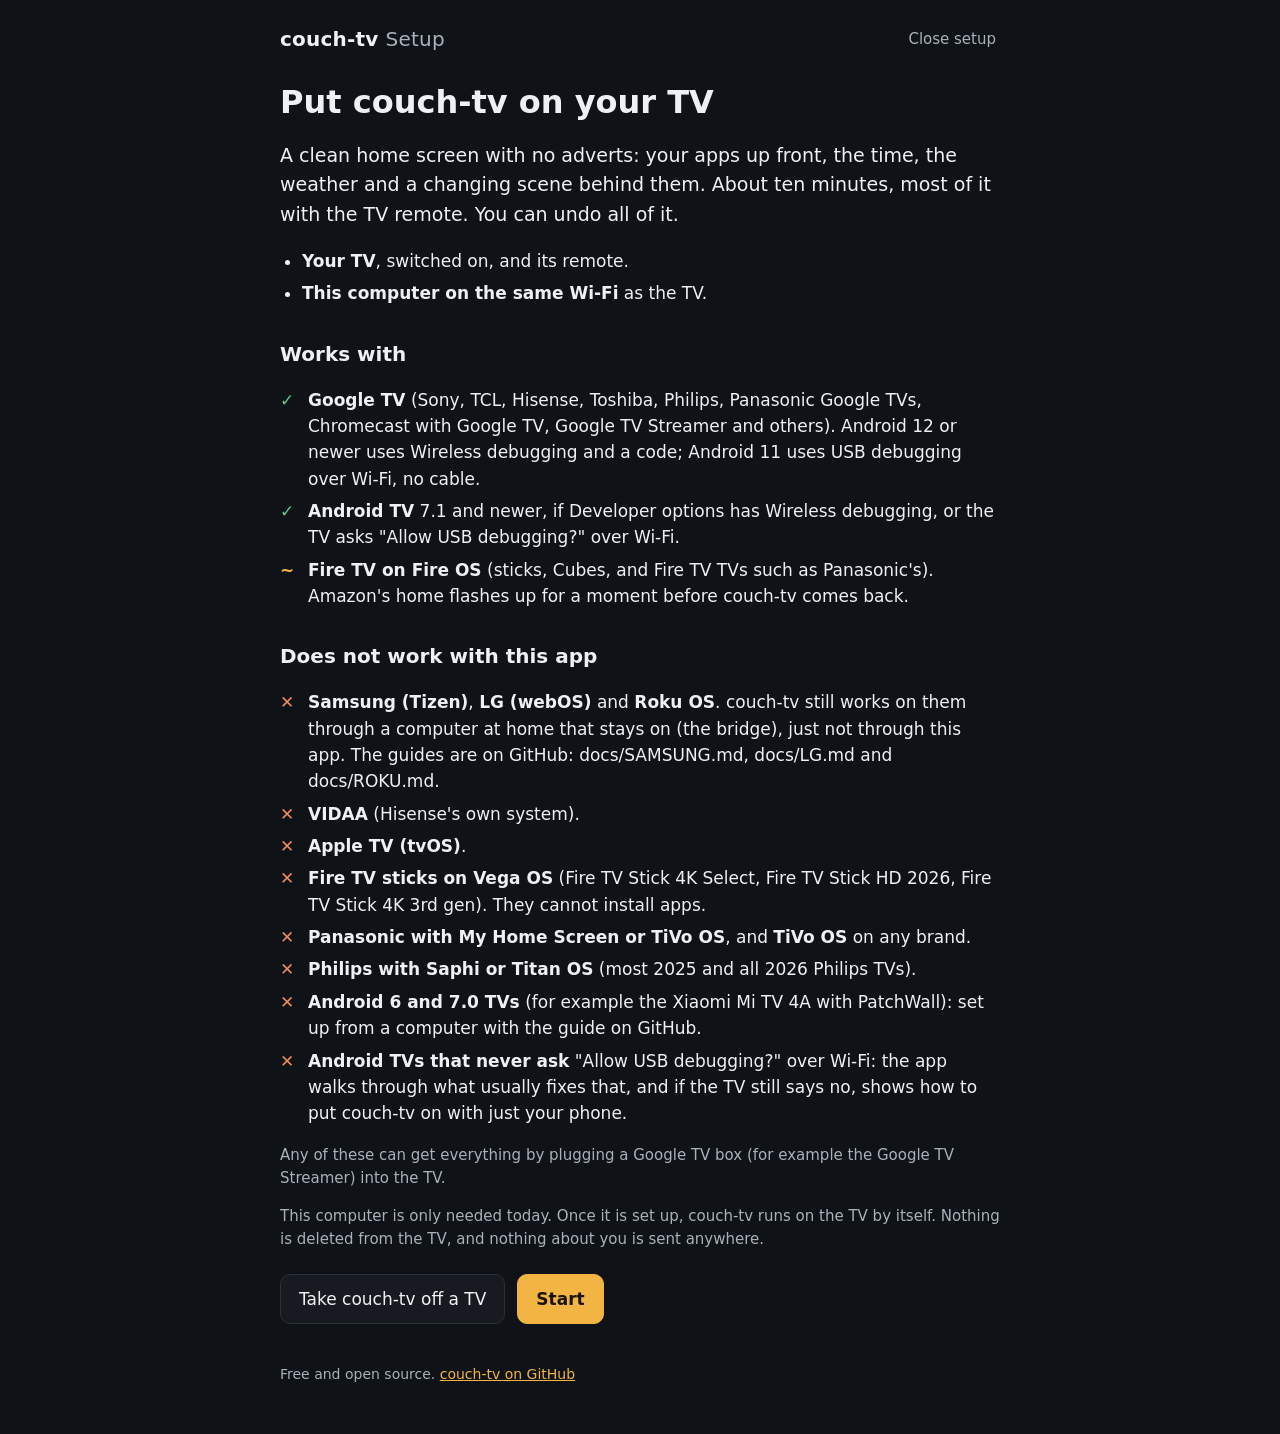
==== setup-app/couchtv_setup/web/index.html @ 3db85232 "Merge couch-tv v0.13.6 with fork customizations Keep the Synology bridge packaging, cinematic Home S" ====
<!doctype html>
<!-- The Fire TV steps, the "Look at your TV" Allow card and the Local Network hints are adapted
     from couch-tv-setup by killy10o10 (MIT, Copyright (c) 2026 killy10o10). See THIRD-PARTY.md. -->
<html lang="en-AU">
<head>
<meta charset="utf-8">
<meta name="viewport" content="width=device-width, initial-scale=1">
<title>couch-tv Setup</title>
<meta name="setup-key" content="__SETUP_KEY__">
<meta name="setup-os" content="__SETUP_OS__">
<link rel="stylesheet" href="style.css">
</head>
<body>
<main>
  <header>
    <div class="logo">couch-tv <span>Setup</span></div>
    <button id="close-top" class="link">Close setup</button>
  </header>

  <!-- welcome -->
  <section data-step="welcome">
    <h1>Put couch-tv on your TV</h1>
    <p class="lead">A clean home screen with no adverts: your apps up front, the time, the weather and a
      changing scene behind them. About ten minutes, most of it with the TV remote. You can undo all of it.</p>
    <ul class="need">
      <li><b>Your TV</b>, switched on, and its remote.</li>
      <li><b>This computer on the same Wi-Fi</b> as the TV.</li>
    </ul>
    <h2>Works with</h2>
    <ul class="tvs">
      <li class="yes"><b>Google TV</b> (Sony, TCL, Hisense, Toshiba, Philips, Panasonic Google TVs, Chromecast with Google TV, Google TV Streamer and others). Android 12 or newer uses Wireless debugging and a code; Android 11 uses USB debugging over Wi-Fi, no cable.</li>
      <li class="yes"><b>Android TV</b> 7.1 and newer, if Developer options has Wireless debugging, or the TV asks "Allow USB debugging?" over Wi-Fi.</li>
      <li class="partly"><b>Fire TV on Fire OS</b> (sticks, Cubes, and Fire TV TVs such as Panasonic's). Amazon's home flashes up for a moment before couch-tv comes back.</li>
    </ul>
    <h2>Does not work with this app</h2>
    <ul class="tvs">
      <li class="no"><b>Samsung (Tizen)</b>, <b>LG (webOS)</b> and <b>Roku OS</b>. couch-tv still works on them through a computer at home that stays on (the bridge), just not through this app. The guides are on GitHub: docs/SAMSUNG.md, docs/LG.md and docs/ROKU.md.</li>
      <li class="no"><b>VIDAA</b> (Hisense's own system).</li>
      <li class="no"><b>Apple TV (tvOS)</b>.</li>
      <li class="no"><b>Fire TV sticks on Vega OS</b> (Fire TV Stick 4K Select, Fire TV Stick HD 2026, Fire TV Stick 4K 3rd gen). They cannot install apps.</li>
      <li class="no"><b>Panasonic with My Home Screen or TiVo OS</b>, and <b>TiVo OS</b> on any brand.</li>
      <li class="no"><b>Philips with Saphi or Titan OS</b> (most 2025 and all 2026 Philips TVs).</li>
      <li class="no"><b>Android 6 and 7.0 TVs</b> (for example the Xiaomi Mi TV 4A with PatchWall): set up from a computer with the guide on GitHub.</li>
      <li class="no"><b>Android TVs that never ask</b> "Allow USB debugging?" over Wi-Fi: the app walks through what usually fixes that, and if the TV still says no, shows how to put couch-tv on with just your phone.</li>
    </ul>
    <p class="small">Any of these can get everything by plugging a Google TV box (for example the Google TV Streamer) into the TV.</p>
    <p class="small">This computer is only needed today. Once it is set up, couch-tv runs on the TV by itself.
      Nothing is deleted from the TV, and nothing about you is sent anywhere.</p>
    <div class="actions">
      <button id="undo-start">Take couch-tv off a TV</button>
      <button class="primary" id="setup-start">Start</button>
    </div>
  </section>

  <!-- find -->
  <section data-step="find">
    <h1>Find your TV</h1>
    <p class="lead" id="find-status">Looking on your Wi-Fi…</p>
    <div id="found" class="list"></div>
    <details id="manual">
      <summary>Type the TV's address instead</summary>
      <p class="small">Google TV: <b>Settings, Network and Internet</b>, then your Wi-Fi network.
        Android TV: <b>Settings, Network</b>. Fire TV: <b>Settings, My Fire TV, About, Network</b>.
        Type the <b>IP address</b> it shows.</p>
      <div class="row"><input id="ip" placeholder="for example 192.0.2.10" inputmode="decimal" autocomplete="off"><button class="primary" id="ip-go">Use this</button></div>
    </details>
    <p class="hint" id="find-help" hidden>Nothing yet? Check the TV is on and on the same Wi-Fi as this computer.
      <span data-os="mac">If the Mac asked to "find devices on your local network", it needs <b>Allow</b> (System Settings, Privacy and Security, Local Network).</span>
      <span data-os="windows">If Windows asked whether to allow couch-tv Setup on networks, it needs <b>Allow</b>. A guest or "Public" Wi-Fi can keep devices apart: use your home Wi-Fi.</span>
      A Fire TV only shows up once ADB debugging is on: pick <b>Type the TV's address</b>.</p>
    <div class="actions">
      <button data-go="welcome">Back</button>
      <button id="rescan">Look again</button>
    </div>
  </section>

  <!-- not this app -->
  <section data-step="stop">
    <h1 id="stop-title">This TV needs another way</h1>
    <p class="lead" id="stop-text"></p>
    <p id="stop-more" class="small"></p>
    <div class="actions">
      <button data-go="find">Pick another TV</button>
      <a class="button" href="https://github.com/Seagey/couch-tv#will-it-work-on-my-tv" target="_blank" rel="noopener">The guide on GitHub</a>
    </div>
  </section>

  <!-- what kind -->
  <section data-step="kind">
    <h1>What kind of TV is it?</h1>
    <p class="lead" id="kind-line"></p>
    <div class="choices">
      <button data-kind="google"><b>Google TV</b><small>The home says Google TV, or Settings, System, About shows "Google TV".</small></button>
      <button data-kind="android"><b>Android TV</b><small>An older Android TV: Settings has Device Preferences.</small></button>
      <button data-kind="fire"><b>Fire TV</b><small>An Amazon Fire TV stick, Cube or Fire TV Edition TV.</small></button>
    </div>
    <p class="small">Not sure? On the TV open <b>Settings</b>, then <b>System, About</b> (or <b>Device Preferences, About</b>) and look for "Android TV OS" or "Google TV". Fire TV says Fire OS under <b>Settings, My Fire TV, About</b>.</p>
    <div class="actions"><button data-go="find">Back</button></div>
  </section>

  <!-- Google TV: Developer options first, then whichever switch this TV has -->
  <section data-step="dev-google">
    <h1>Switch on Developer options</h1>
    <p class="lead" id="route-line"></p>
    <p>This lets this computer make the changes on the TV. With the TV remote:</p>
    <ol class="howto">
      <li>Open <b>Settings, System, About</b>. On some TVs it is <b>Settings, Device Preferences, About</b>: use whichever your TV shows. Press OK on <b>Android TV OS build</b> (or <b>Build</b>) <b>seven times</b>, until it says you are a developer. Press Back.</li>
      <li>Open <b>Developer options</b>. It is in the same menu: <b>System, Developer options</b> or <b>Device Preferences, Developer options</b>.</li>
      <li>Look down the list. Which of these does it have?</li>
    </ol>
    <div class="choices">
      <button data-dev="wireless"><b>Wireless debugging</b><small>Google TVs on Android 12 or newer. You type a 6 number code from the TV.</small></button>
      <button data-dev="usb"><b>Only USB debugging</b><small>Google TVs on Android 11 (many 2021 and 2022 Hisense, Toshiba and TCL TVs). No cable needed: the TV asks to allow this computer over Wi-Fi.</small></button>
    </div>
    <p class="warn"><b>Careful:</b> in that list, <b>Revoke USB debugging authorisations</b> sits near these switches. Do not press OK on it unless this app asks you to. Check what is highlighted before each OK.</p>
    <div class="actions"><button data-go="kind">Back</button></div>
  </section>

  <!-- Google TV: Wireless debugging and the code -->
  <section data-step="dev-google-pair">
    <h1>Switch on Wireless debugging</h1>
    <ol class="howto">
      <li>In <b>Developer options</b>, go down to <b>Wireless debugging</b>, open it and switch it on. If it asks "Allow wireless debugging on this network?", tick <b>Always allow</b> and choose <b>Allow</b>.</li>
      <li>Choose <b>Pair device with pairing code</b>. Leave that screen open.</li>
    </ol>
    <p class="small">The TV must be on Wi-Fi, not a cable: Android only allows Wireless debugging on Wi-Fi.</p>
    <div class="code-box">
      <label>The 6 numbers under <b>Wi-Fi pairing code</b><input id="code" inputmode="numeric" maxlength="7" autocomplete="off" placeholder="123456"></label>
      <label>The port: the numbers after the colon under <b>IP address &amp; Port</b><input id="pair-port" inputmode="numeric" maxlength="5" autocomplete="off" placeholder="looking…"></label>
    </div>
    <p class="hint" id="pair-status"></p>
    <div class="actions">
      <button data-go="dev-google">Back</button>
      <button class="primary" id="pair-go">Pair</button>
    </div>
  </section>

  <!-- the connect port, when the TV does not announce it -->
  <section data-step="tls-port">
    <h1>One more number</h1>
    <p class="lead">Paired. Now go back one screen on the TV, to <b>Wireless debugging</b>, and type the port shown under
      <b>IP address &amp; Port</b> (the numbers after the colon). It is a different port from the pairing one.</p>
    <div class="row"><input id="tls-port" inputmode="numeric" maxlength="5" autocomplete="off" placeholder="for example 41234"><button class="primary" id="tls-go">Connect</button></div>
    <p class="hint" id="tls-status"></p>
  </section>

  <!-- Android TV and Fire TV: debugging on port 5555 and the Allow prompt -->
  <section data-step="dev-classic">
    <h1 id="classic-title">Switch on debugging</h1>
    <p class="lead">This lets this computer make the changes on the TV. With the TV remote:</p>
    <ol class="howto" id="howto-android">
      <li>Open <b>Settings, Device Preferences, About</b>. On some TVs it is <b>Settings, System, About</b>: use whichever your TV shows. Press OK on <b>Build</b> (or <b>Android TV OS build</b>) <b>seven times</b>, until it says you are a developer. Press Back.</li>
      <li>Open <b>Developer options</b>, in the same menu: <b>Device Preferences, Developer options</b> or <b>System, Developer options</b>.</li>
      <li>If you see <b>Wireless debugging</b>, go back and choose <b>Google TV</b> instead: that way is easier.</li>
      <li>Switch on <b>USB debugging</b>. If there is also a <b>Network debugging</b> switch, switch that on too. No cable is needed.</li>
    </ol>
    <ol class="howto" id="howto-usb">
      <li>In <b>Developer options</b>, switch on <b>USB debugging</b>. If there is also a <b>Network debugging</b> switch, switch that on too.</li>
      <li>No cable is needed: on these TVs, USB debugging also lets a computer on the same Wi-Fi ask to come in. The TV then asks you on screen.</li>
    </ol>
    <ol class="howto" id="howto-fire">
      <li>Open <b>Settings</b> (the gear at the right of the top row), then <b>My Fire TV</b>.</li>
      <li>If you see <b>Developer options</b>, skip to step 4.</li>
      <li>Open <b>About</b> and press select on your stick's name <b>seven times</b>. "You are now a developer" shows. Press Back.</li>
      <li>Open <b>Developer options</b> and switch <b>ADB debugging</b> on. Say OK to the warning.</li>
    </ol>
    <p class="small" id="fire-note">On a Fire TV, Amazon's home still flashes up for a moment before couch-tv comes back. That is as good as Fire OS allows.</p>
    <div class="actions">
      <button id="classic-back">Back</button>
      <button class="primary" id="connect-go">Done, connect</button>
    </div>
  </section>

  <!-- the Allow prompt -->
  <section data-step="allow">
    <h1>Look at your TV</h1>
    <div class="tvcard"><div class="tvprompt">Allow USB debugging?<small>☑ Always allow from this computer</small><span>Allow</span></div></div>
    <p class="lead" id="allow-status">Tick <b>Always allow from this computer</b>, then press <b>Allow</b>.</p>
    <div class="actions"><button id="allow-back">Back</button><button id="allow-retry" class="primary" hidden>Try again</button></div>
  </section>

  <!-- no Allow prompt: the real fixes, one screen each, then the phone route. Never a dead end. -->
  <section data-step="fix-home">
    <h1>The TV did not ask yet</h1>
    <p class="lead">"Allow USB debugging?" can hide behind an app. Press <b>Home</b> on the TV remote so the TV shows its
      home screen, and wait 10 seconds.</p>
    <p>Then press <b>Try again</b> here and watch the TV.</p>
    <div class="actions"><button class="fix-back">Back</button><button class="primary fix-try">Try again</button></div>
  </section>

  <section data-step="fix-toggle">
    <h1>Switch it off and on again</h1>
    <p class="lead" data-tvkind="tv">On the TV, open <b>Settings, System, Developer options</b> (on some TVs <b>Settings,
      Device Preferences, Developer options</b>). Switch <b>USB debugging</b> off, then on again. If there is a
      <b>Network debugging</b> switch, make sure it is on too.</p>
    <p class="lead" data-tvkind="fire">On the Fire TV, open <b>Settings, My Fire TV, Developer options</b>. Switch
      <b>ADB debugging</b> off, then on again.</p>
    <p>Go back to the TV's home screen, then press <b>Try again</b> here and watch the TV.</p>
    <div class="actions"><button class="fix-back">Back</button><button class="primary fix-try">Try again</button></div>
  </section>

  <section data-step="fix-revoke">
    <h1>Clear the computers the TV remembers</h1>
    <p class="lead">In the same menu, <b>Developer options</b>, choose <b>Revoke USB debugging authorisations</b> and
      press OK.</p>
    <p>This only helps because this computer has never been allowed on this TV. It makes every other computer that was
      allowed before ask again the next time it connects (for example a computer that runs couch-tv for you): someone
      presses Allow once more for it.</p>
    <p>Go back to the TV's home screen, then press <b>Try again</b> here and watch the TV.</p>
    <div class="actions"><button class="fix-back">Back</button><button class="primary fix-try">Try again</button></div>
  </section>

  <section data-step="fix-restart">
    <h1>Restart the TV</h1>
    <p class="lead" data-tvkind="tv">Hold the <b>Power</b> button on the remote until the TV restarts. If it only goes
      to sleep, unplug the TV at the wall for 10 seconds and plug it back in.</p>
    <p class="lead" data-tvkind="fire">On the Fire TV, open <b>Settings, My Fire TV, Restart</b>.</p>
    <p data-tvkind="tv">When it is back on its home screen, open <b>Developer options</b> again and check <b>USB
      debugging</b> is still on. Switch it on again if it went off.</p>
    <p data-tvkind="fire">When it is back, open <b>Settings, My Fire TV, Developer options</b> and check <b>ADB
      debugging</b> is still on.</p>
    <p>Then press <b>Try again</b> here and watch the TV.</p>
    <div class="actions"><button class="fix-back">Back</button><button class="primary fix-try">Try again</button></div>
  </section>

  <section data-step="phone-route">
    <h1>Use your phone instead</h1>
    <p class="lead">This TV will not let a computer in over Wi-Fi. You can still put couch-tv on it with just your
      phone. Nothing was changed on the TV.</p>
    <ol class="howto">
      <li data-tvkind="tv">On the TV, open <b>Apps</b>, then <b>Search for apps</b>. Type <b>Downloader</b>, pick
        <b>Downloader by AFTVnews</b> (the first result) and install it.</li>
      <li data-tvkind="fire">On the Fire TV, open <b>Find</b> (the magnifying glass), type <b>Downloader</b>, pick
        <b>Downloader by AFTVnews</b> and press <b>Get</b>.</li>
      <li>Open Downloader. It may open on a news website with adverts: that is Downloader's own start page, ignore it.
        Press <b>Back</b> until the bar at the top is highlighted, go right to the <b>#</b> button and press OK. Type
        <b>8180170</b> and press <b>Load</b> (some versions say <b>Go</b>).</li>
      <li>The TV may say it is not allowed to install unknown apps from this source, with <b>CANCEL</b> and
        <b>SETTINGS</b>. Go right to <b>SETTINGS</b> (not CANCEL) and press OK. A list of apps opens with a warning
        that you are responsible for what you install: that is normal. Find <b>Downloader</b>, switch it on and
        press Back. If Downloader closes, open it and type the code again.</li>
      <li>Press <b>Install</b>. When it is done, press <b>Open</b>. That is the couch-tv app, <b>Couch TV</b>.</li>
      <li data-tvkind="tv">If Google Play Protect says <b>App blocked to protect your device</b>: Play Protect checks
        apps that do not come from the Play Store, and it blocks couch-tv because couch-tv asks for strong
        permissions (it becomes your home screen and lets your phone work the TV). If the box has <b>More
        details</b>, open it and choose <b>Install anyway</b>. If it only has <b>OK</b>, this TV will not install
        couch-tv until Play Protect's app scan is paused: in the <b>Play Store</b> app on the TV, open your profile
        picture (or <b>Settings</b>), then <b>Play Protect</b>, and switch off <b>Scan apps with Play Protect</b>.
        Install again, then switch the scan back on. If you would rather not, press <b>Try the computer once
        more</b> below.</li>
      <li>Couch TV shows an address and a code on the TV. On your phone, on the same Wi-Fi, open that address and
        type the code. Your phone is now the remote, and it sets up the rest from there.</li>
    </ol>
    <div class="actions">
      <button id="fix-again">Try the computer once more</button>
      <button class="primary" id="close-go3">Close setup</button>
    </div>
  </section>

  <!-- the computer stopped this app from reaching the home network -->
  <section data-step="blocked">
    <h1>Let this app find the TV</h1>
    <p class="lead" id="blocked-text"></p>
    <p class="small" data-os="mac">If couch-tv Setup is not in that list, close setup, open the app again and press
      <b>Allow</b> when the Mac asks to find devices on your local network.</p>
    <div class="actions">
      <button data-go="welcome">Back</button>
      <button class="primary" id="blocked-again">Look again</button>
    </div>
  </section>

  <!-- the plan, and the yes -->
  <section data-step="plan">
    <h1>Here is the plan</h1>
    <p class="lead" id="device-line"></p>
    <ul id="plan-list" class="plan"></ul>
    <label class="tick" id="ontv-row" hidden><input type="checkbox" id="ontv-off" checked> Switch off the on-TV app's home and watch (it stays installed). Untick to keep it as the home: nothing is installed then.</label>
    <label class="tick"><input type="checkbox" id="ambient" checked> Switch off ambient mode (the adverts and photos when the TV is idle)</label>
    <h2>Make it yours (you can skip this)</h2>
    <label>Who watches? Names, with commas between<input id="people" autocomplete="off" placeholder="for example Sam, Alex"></label>
    <label>Suburb or city, for the weather<span class="row"><input id="place-q" autocomplete="off" placeholder="for example Lismore"><button id="place-go">Look up</button></span></label>
    <div id="places" class="list small"></div>
    <p class="small">You can change all of this any time on the TV, in couch-tv's Home settings (the gear tile).</p>
    <p class="small" id="tcl-note" hidden><b>TCL:</b> after setting up, open the TV's <b>Settings, Accessibility</b> and check both couch-tv services are switched on. On TCL TVs that is what keeps couch-tv as the home after a restart.</p>
    <div class="actions">
      <button data-go="welcome">Not now</button>
      <button class="primary" id="setup-go">Yes, set it up</button>
    </div>
  </section>

  <!-- working -->
  <section data-step="work">
    <h1 id="work-title">Setting it up</h1>
    <div class="bar"><i id="work-bar"></i></div>
    <p class="lead" id="work-status">Starting…</p>
    <p class="small">Keep the TV on. This takes a minute or two.</p>
  </section>

  <!-- done, check -->
  <section data-step="done">
    <h1 id="done-title">couch-tv is your home screen</h1>
    <p class="lead" id="done-line"></p>
    <p>Press <b>Home</b> on your TV remote. You should see couch-tv. On Google TV and Fire TV the TV's own home may flash up first: that is normal.</p>
    <div class="actions"><button id="check-go">Check it again</button></div>
    <h2>Phone remote (optional)</h2>
    <p>Use your phone as the remote, and search for a show by name. It adds a second small app to the TV. No computer is needed afterwards.</p>
    <div class="actions"><button class="primary" id="remote-go">Add the phone remote</button></div>
    <div id="remote-done" hidden>
      <p>On your phone (on the same Wi-Fi), open <b id="remote-addr"></b> and type the 6 numbers the TV shows.
        Then add the page to the phone's home screen.</p>
      <div class="actions"><button id="remote-code">Show a code on the TV</button></div>
      <p class="small" id="remote-adb-google">To let the phone press keys and type, open <b id="remote-setup"></b> on the phone and follow the steps there.</p>
      <p class="small" id="remote-adb-fire">On an up to date Fire TV, Amazon blocks the phone remote from pressing keys and typing. Opening apps and finding shows still work.</p>
    </div>
    <h2>Finish</h2>
    <p id="debug-line">couch-tv does not need debugging any more. Switching it off is safest: <span id="debug-why"></span></p>
    <div class="actions">
      <button id="debug-off">Switch debugging off</button>
      <button class="primary" id="close-go">Close setup</button>
    </div>
    <p class="small">To take couch-tv off again, open this app and choose <b>Take couch-tv off a TV</b>. Or by hand, with the remote: Settings, Apps, the couch-tv <b>Home</b> app, Uninstall.</p>
  </section>

  <!-- undo -->
  <section data-step="undo">
    <h1>Take couch-tv off this TV</h1>
    <p class="lead">This puts the TV's own home back and removes the couch-tv apps. Your other apps, logins and settings stay as they are.</p>
    <p class="small">If a computer at home runs couch-tv for you (the bridge), stop it first, or it switches things back: see docs/UNINSTALL.md on GitHub.</p>
    <ul id="undo-list" class="plan"></ul>
    <p class="small" id="undo-details"></p>
    <label class="tick"><input type="checkbox" id="undo-debug"> Also switch debugging off afterwards</label>
    <div class="actions">
      <button data-go="welcome">Not now</button>
      <button class="primary" id="undo-go">Take it off</button>
    </div>
  </section>

  <section data-step="undone">
    <h1>Done</h1>
    <p class="lead" id="undone-line">couch-tv is off this TV. Press Home on the remote: you should see the TV's own home.</p>
    <p class="small">Want Developer options gone too? On the TV: Developer options, switch the switch at the top off.</p>
    <div class="actions"><button class="primary" id="close-go2">Close setup</button></div>
  </section>

  <section data-step="closed">
    <h1>Setup has stopped</h1>
    <p class="lead">You can close this tab.</p>
  </section>

  <div class="error" id="error" hidden>
    <p id="error-text"></p>
    <details id="error-more" hidden><summary>Details</summary><p class="small" id="error-detail"></p></details>
  </div>
  <footer>Free and open source. <a href="https://github.com/Seagey/couch-tv" target="_blank" rel="noopener">couch-tv on GitHub</a></footer>
</main>
<script src="app.js"></script>
</body>
</html>
---- setup-app/couchtv_setup/web/style.css ----
:root {
  --bg: #0f1216;
  --panel: #171b21;
  --line: #2a3038;
  --text: #eef1f4;
  --soft: #a9b1bb;
  --accent: #f2b544;
  --good: #63c58a;
  --warn: #f08a5d;
  color-scheme: dark;
}
* { box-sizing: border-box; }
body {
  margin: 0;
  background: var(--bg);
  color: var(--text);
  font: 17px/1.55 -apple-system, "Segoe UI", system-ui, sans-serif;
}
main { max-width: 760px; margin: 0 auto; padding: 24px 20px 48px; }
header { display: flex; justify-content: space-between; align-items: center; margin-bottom: 28px; }
.logo { font-weight: 700; font-size: 20px; letter-spacing: 0.01em; }
.logo span { color: var(--soft); font-weight: 500; }
h1 { font-size: 32px; line-height: 1.2; margin: 0 0 12px; }
h2 { font-size: 20px; margin: 32px 0 8px; }
.lead { font-size: 19px; color: var(--text); }
.small, small { color: var(--soft); font-size: 15px; }
.hint { color: var(--soft); }
.warn { border-left: 3px solid var(--warn); padding: 8px 14px; background: #241a16; border-radius: 6px; }
.error { border-left: 3px solid var(--warn); padding: 10px 14px; background: #2a1712; border-radius: 6px; }
.error p { margin: 0; }
.error details { margin-top: 8px; }
.error details p { margin-top: 6px; word-break: break-word; }
ul, ol { padding-left: 22px; }
li { margin: 6px 0; }
.tvs { list-style: none; padding: 0; }
.tvs li { padding-left: 28px; position: relative; }
.tvs li::before { position: absolute; left: 0; top: 0; font-weight: 700; }
.tvs .yes::before { content: "✓"; color: var(--good); }
.tvs .partly::before { content: "~"; color: var(--accent); }
.tvs .no::before { content: "✕"; color: var(--warn); }
.plan li { margin: 10px 0; }
button, .button {
  font: inherit;
  color: var(--text);
  background: var(--panel);
  border: 1px solid var(--line);
  border-radius: 10px;
  padding: 11px 18px;
  cursor: pointer;
  text-decoration: none;
  display: inline-block;
}
button:hover, .button:hover { border-color: var(--soft); }
button:focus-visible, input:focus-visible { outline: 2px solid var(--accent); outline-offset: 2px; }
button.primary { background: var(--accent); border-color: var(--accent); color: #1a1406; font-weight: 600; }
button.link { background: none; border: none; color: var(--soft); padding: 4px; font-size: 15px; }
.actions { display: flex; flex-wrap: wrap; gap: 12px; margin: 22px 0; }
.list { display: flex; flex-direction: column; gap: 10px; margin: 16px 0; }
.list button { text-align: left; display: flex; justify-content: space-between; gap: 12px; }
.choices { display: grid; gap: 12px; margin: 18px 0; }
.choices button { text-align: left; }
.choices b { display: block; font-size: 19px; }
.choices button.guess { border-color: var(--accent); }
label { display: block; margin: 14px 0; }
label.tick { display: flex; gap: 10px; align-items: flex-start; }
input:not([type=checkbox]) {
  font: inherit;
  display: block;
  width: 100%;
  margin-top: 6px;
  padding: 10px 12px;
  border-radius: 8px;
  border: 1px solid var(--line);
  background: #0b0d10;
  color: var(--text);
}
.row { display: flex; gap: 10px; align-items: stretch; }
.row input { margin-top: 6px; }
.row button { margin-top: 6px; white-space: nowrap; }
.code-box { display: grid; grid-template-columns: 1fr 1fr; gap: 16px; }
#code { font-size: 28px; letter-spacing: 0.2em; }
.bar { height: 10px; background: var(--panel); border-radius: 6px; overflow: hidden; margin: 18px 0; }
.bar i { display: block; height: 100%; width: 0; background: var(--accent); transition: width 0.4s; }
.tvcard { background: #000; border-radius: 12px; padding: 26px; margin: 18px 0; border: 1px solid var(--line); }
.tvprompt { max-width: 360px; margin: 0 auto; background: #262b31; border-radius: 8px; padding: 16px; display: grid; gap: 10px; }
.tvprompt span { justify-self: end; background: var(--accent); color: #1a1406; padding: 4px 12px; border-radius: 6px; font-weight: 600; }
footer { margin-top: 40px; color: var(--soft); font-size: 14px; }
footer a, a { color: var(--accent); }
section[hidden] { display: none; }
@media (max-width: 560px) {
  h1 { font-size: 26px; }
  .code-box { grid-template-columns: 1fr; }
}
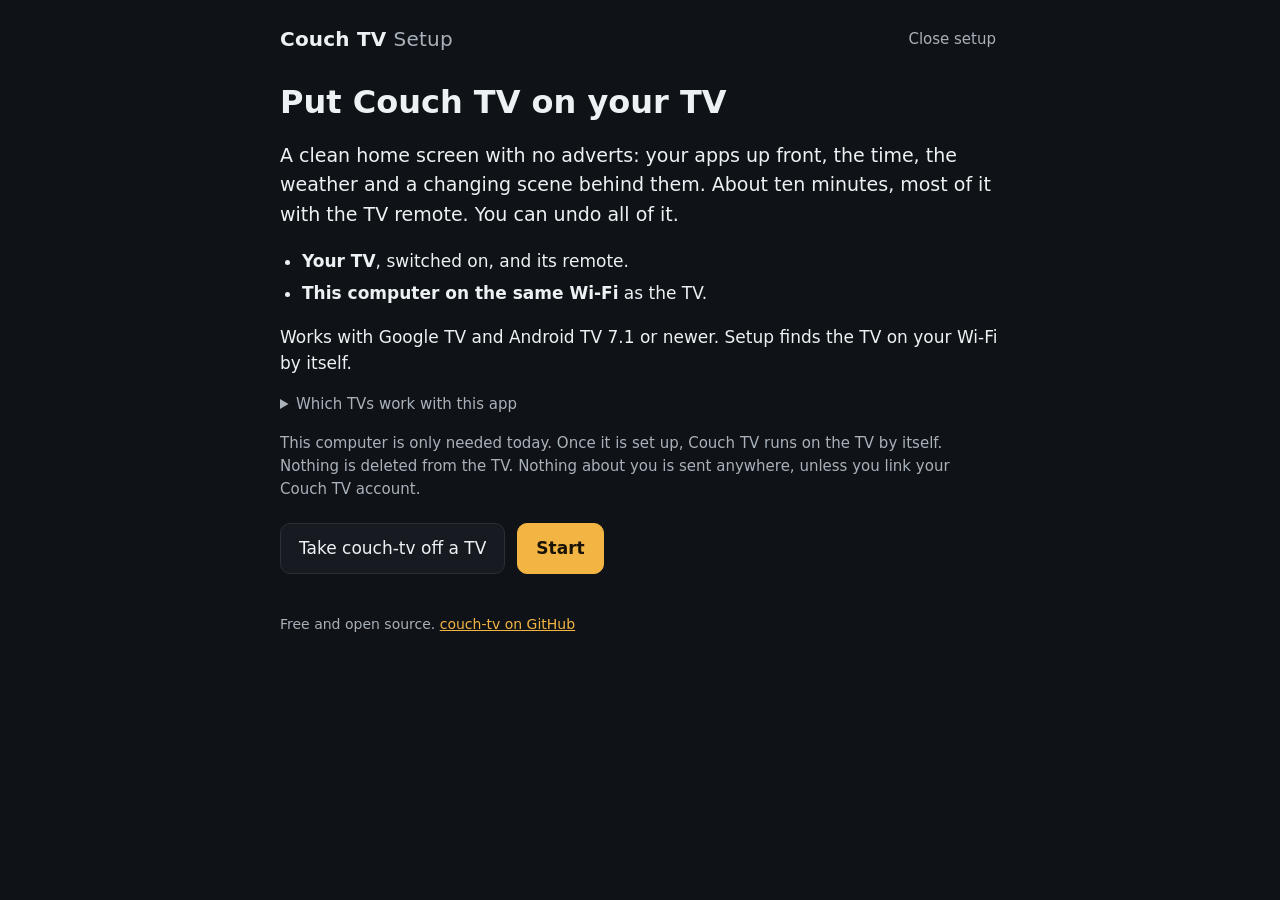
==== commit e2ced1f4: "Merge couch-tv v0.13.13 and preserve the custom launcher and Synology bridge" ====
--- a/setup-app/couchtv_setup/web/index.html
+++ b/setup-app/couchtv_setup/web/index.html
@@ -5,7 +5,7 @@
 <head>
 <meta charset="utf-8">
 <meta name="viewport" content="width=device-width, initial-scale=1">
-<title>couch-tv Setup</title>
+<title>Couch TV Setup</title>
 <meta name="setup-key" content="__SETUP_KEY__">
 <meta name="setup-os" content="__SETUP_OS__">
 <link rel="stylesheet" href="style.css">
@@ -13,19 +13,30 @@
 <body>
 <main>
   <header>
-    <div class="logo">couch-tv <span>Setup</span></div>
+    <div class="logo">Couch TV <span>Setup</span></div>
+    <span class="acct" id="acct-top" hidden></span>
     <button id="close-top" class="link">Close setup</button>
   </header>
 
   <!-- welcome -->
   <section data-step="welcome">
-    <h1>Put couch-tv on your TV</h1>
+    <h1>Put Couch TV on your TV</h1>
     <p class="lead">A clean home screen with no adverts: your apps up front, the time, the weather and a
       changing scene behind them. About ten minutes, most of it with the TV remote. You can undo all of it.</p>
     <ul class="need">
       <li><b>Your TV</b>, switched on, and its remote.</li>
       <li><b>This computer on the same Wi-Fi</b> as the TV.</li>
     </ul>
+    <div class="card" id="acct-box" hidden>
+      <p id="acct-line"><b>Have a Couch TV account?</b> Link it, and your design and home details go on the TV too.</p>
+      <div id="acct-ask">
+        <label>The code from the Couch TV website<span class="row"><input id="acct-code" autocomplete="off" placeholder="for example ABCD-EFGH" maxlength="12"><button id="acct-go">Link</button></span></label>
+        <p class="small">No code? <button class="link" id="acct-device">Sign in on the website instead</button></p>
+        <p class="lead" id="acct-device-code" hidden></p>
+      </div>
+    </div>
+    <p>Works with Google TV and Android TV 7.1 or newer. Setup finds the TV on your Wi-Fi by itself.</p>
+    <details class="small"><summary>Which TVs work with this app</summary>
     <h2>Works with</h2>
     <ul class="tvs">
       <li class="yes"><b>Google TV</b> (Sony, TCL, Hisense, Toshiba, Philips, Panasonic Google TVs, Chromecast with Google TV, Google TV Streamer and others). Android 12 or newer uses Wireless debugging and a code; Android 11 uses USB debugging over Wi-Fi, no cable.</li>
@@ -44,8 +55,9 @@
       <li class="no"><b>Android TVs that never ask</b> "Allow USB debugging?" over Wi-Fi: the app walks through what usually fixes that, and if the TV still says no, shows how to put couch-tv on with just your phone.</li>
     </ul>
     <p class="small">Any of these can get everything by plugging a Google TV box (for example the Google TV Streamer) into the TV.</p>
-    <p class="small">This computer is only needed today. Once it is set up, couch-tv runs on the TV by itself.
-      Nothing is deleted from the TV, and nothing about you is sent anywhere.</p>
+    </details>
+    <p class="small">This computer is only needed today. Once it is set up, Couch TV runs on the TV by itself.
+      Nothing is deleted from the TV. Nothing about you is sent anywhere, unless you link your Couch TV account.</p>
     <div class="actions">
       <button id="undo-start">Take couch-tv off a TV</button>
       <button class="primary" id="setup-start">Start</button>
@@ -57,6 +69,19 @@
     <h1>Find your TV</h1>
     <p class="lead" id="find-status">Looking on your Wi-Fi…</p>
     <div id="found" class="list"></div>
+    <p class="small" id="find-watch" hidden>This list keeps looking. A TV turns Ready by itself once its switch is on.</p>
+    <div id="guide" class="guide" hidden>
+      <h2 id="guide-title"></h2>
+      <div id="guide-steps"></div>
+      <div class="choices" id="guide-which" hidden>
+        <button data-which="wireless"><b>Wireless debugging</b><small>You will type a 6 number code from the TV.</small></button>
+        <button data-which="usb"><b>Only USB debugging</b><small>No cable. The TV asks to allow this computer.</small></button>
+      </div>
+      <div class="actions">
+        <button id="guide-fire" class="link">Is it a Fire OS stick or TV?</button>
+        <button class="primary" id="guide-next" hidden>Done</button>
+      </div>
+    </div>
     <details id="manual">
       <summary>Type the TV's address instead</summary>
       <p class="small">Google TV: <b>Settings, Network and Internet</b>, then your Wi-Fi network.
@@ -67,6 +92,7 @@
     <p class="hint" id="find-help" hidden>Nothing yet? Check the TV is on and on the same Wi-Fi as this computer.
       <span data-os="mac">If the Mac asked to "find devices on your local network", it needs <b>Allow</b> (System Settings, Privacy and Security, Local Network).</span>
       <span data-os="windows">If Windows asked whether to allow couch-tv Setup on networks, it needs <b>Allow</b>. A guest or "Public" Wi-Fi can keep devices apart: use your home Wi-Fi.</span>
+      <span data-os="linux">If a firewall is on (ufw or firewalld), allow this app on your home network, or it cannot hear the TV. With ufw: <b>sudo ufw allow 5353/udp</b>.</span>
       A Fire TV only shows up once ADB debugging is on: pick <b>Type the TV's address</b>.</p>
     <div class="actions">
       <button data-go="welcome">Back</button>
@@ -276,6 +302,8 @@
     <ul id="plan-list" class="plan"></ul>
     <label class="tick" id="ontv-row" hidden><input type="checkbox" id="ontv-off" checked> Switch off the on-TV app's home and watch (it stays installed). Untick to keep it as the home: nothing is installed then.</label>
     <label class="tick"><input type="checkbox" id="ambient" checked> Switch off ambient mode (the adverts and photos when the TV is idle)</label>
+    <p class="card small" id="plan-account" hidden></p>
+    <label>What do you call this TV?<input id="tv-room" autocomplete="off" maxlength="30" placeholder="for example Living room TV"></label>
     <h2>Make it yours (you can skip this)</h2>
     <label>Who watches? Names, with commas between<input id="people" autocomplete="off" placeholder="for example Sam, Alex"></label>
     <label>Suburb or city, for the weather<span class="row"><input id="place-q" autocomplete="off" placeholder="for example Lismore"><button id="place-go">Look up</button></span></label>
@@ -298,8 +326,9 @@
 
   <!-- done, check -->
   <section data-step="done">
-    <h1 id="done-title">couch-tv is your home screen</h1>
+    <h1 id="done-title">Couch TV is your home screen</h1>
     <p class="lead" id="done-line"></p>
+    <ul class="ticks" id="done-account" hidden></ul>
     <p>Press <b>Home</b> on your TV remote. You should see couch-tv. On Google TV and Fire TV the TV's own home may flash up first: that is normal.</p>
     <div class="actions"><button id="check-go">Check it again</button></div>
     <h2>Phone remote (optional)</h2>
@@ -312,6 +341,17 @@
       <p class="small" id="remote-adb-google">To let the phone press keys and type, open <b id="remote-setup"></b> on the phone and follow the steps there.</p>
       <p class="small" id="remote-adb-fire">On an up to date Fire TV, Amazon blocks the phone remote from pressing keys and typing. Opening apps and finding shows still work.</p>
     </div>
+    <div id="health-box" hidden>
+      <h2>Something not right?</h2>
+      <p class="small">A health report helps us fix it. You see all of it before anything is sent.</p>
+      <div class="actions"><button id="health-look">Show the health report</button></div>
+      <div id="health-show" hidden>
+        <p class="small">Couch TV's own details only: versions, free space, memory, its last crash and its own log lines. Addresses and e-mails are blanked out.</p>
+        <pre class="report" id="health-text"></pre>
+        <div class="actions"><button class="primary" id="health-send">Send it to my Couch TV account</button></div>
+        <p class="hint" id="health-status"></p>
+      </div>
+    </div>
     <h2>Finish</h2>
     <p id="debug-line">couch-tv does not need debugging any more. Switching it off is safest: <span id="debug-why"></span></p>
     <div class="actions">
--- a/setup-app/couchtv_setup/web/style.css
+++ b/setup-app/couchtv_setup/web/style.css
@@ -87,7 +87,36 @@
 footer { margin-top: 40px; color: var(--soft); font-size: 14px; }
 footer a, a { color: var(--accent); }
 section[hidden] { display: none; }
+[hidden] { display: none !important; }
+.card { background: var(--panel); border: 1px solid var(--line); border-radius: 12px; padding: 14px 18px; margin: 18px 0; }
+.acct { color: var(--good); font-size: 15px; }
+/* the list of TVs found on the Wi-Fi */
+.tvrow { display: flex; align-items: center; gap: 14px; padding: 14px 16px; background: var(--panel);
+  border: 1px solid var(--line); border-radius: 12px; }
+.tvrow .who { flex: 1; min-width: 0; }
+.tvrow .who b { display: block; font-size: 18px; }
+.tvrow.open { border-color: var(--accent); }
+.pill { font-size: 13px; font-weight: 700; padding: 4px 10px; border-radius: 999px; white-space: nowrap; }
+.pill.ready { background: #183324; color: var(--good); }
+.pill.step { background: #33280f; color: var(--accent); }
+.pill.other { background: #262b31; color: var(--soft); }
+/* the steps on the TV, drawn as small TV screens */
+.guide { margin-top: 8px; }
+.shot { display: grid; grid-template-columns: 220px 1fr; gap: 18px; align-items: start; margin: 16px 0; }
+.screen { background: #000; border: 6px solid #22262c; border-radius: 8px; padding: 10px; aspect-ratio: 16 / 9;
+  display: flex; flex-direction: column; gap: 6px; font-size: 12px; }
+.screen .path { color: var(--soft); }
+.screen .item { background: #1c2026; border-radius: 4px; padding: 5px 8px; color: var(--soft); }
+.screen .item.lit { background: var(--text); color: #111; font-weight: 700; }
+.shot h3 { margin: 0 0 6px; font-size: 17px; }
+.shot ol { margin: 0; }
+.report { max-height: 260px; overflow: auto; background: #0b0d10; border: 1px solid var(--line); border-radius: 8px;
+  padding: 10px; font-size: 12px; white-space: pre-wrap; word-break: break-word; }
+.ticks { list-style: none; padding: 0; }
+.ticks li::before { content: "✓ "; color: var(--good); font-weight: 700; }
 @media (max-width: 560px) {
   h1 { font-size: 26px; }
   .code-box { grid-template-columns: 1fr; }
+  .shot { grid-template-columns: 1fr; }
+  .tvrow { flex-wrap: wrap; }
 }
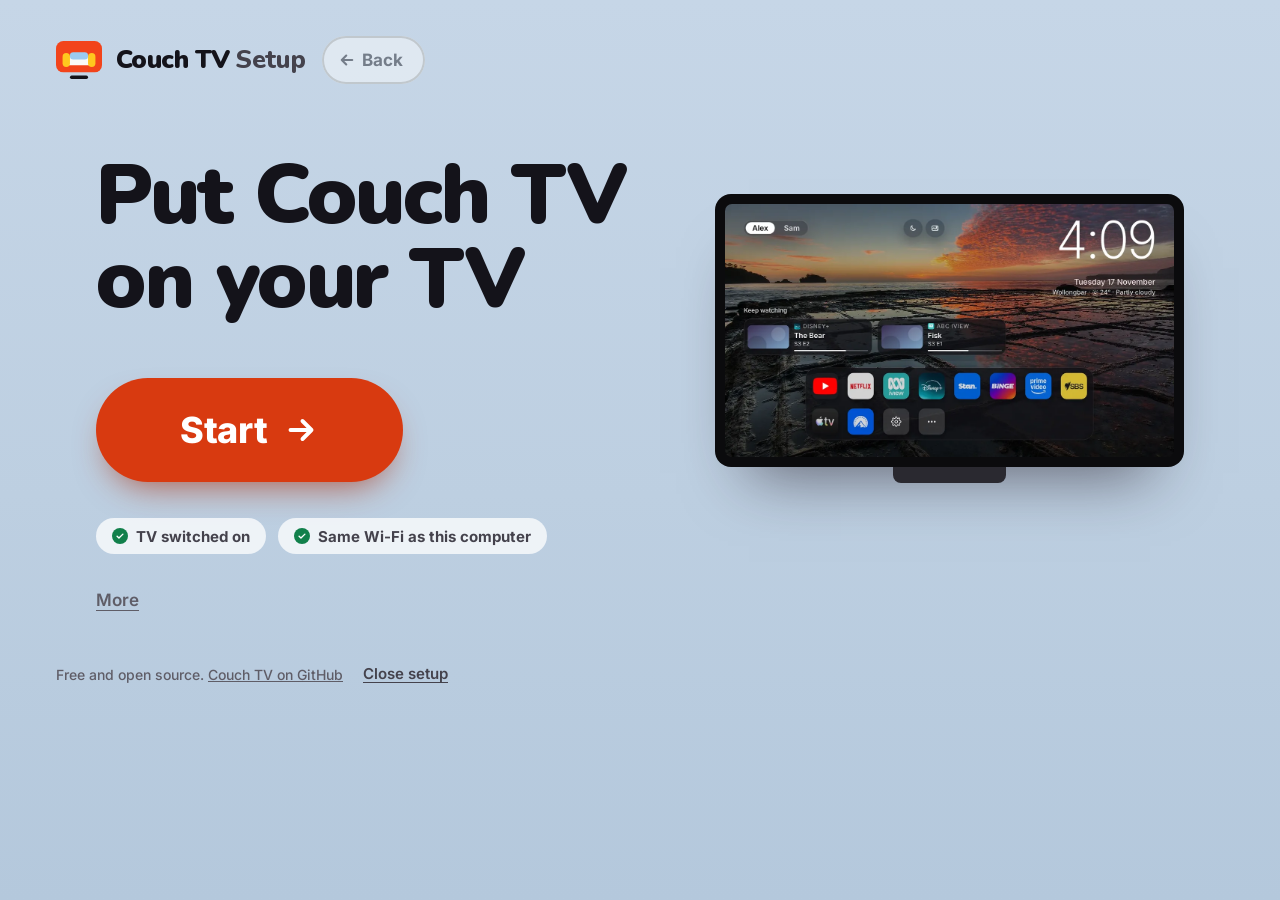
==== commit 430bb8f6: "Merge Couch TV v0.13.15 into the customized fork" ====
--- a/setup-app/couchtv_setup/web/index.html
+++ b/setup-app/couchtv_setup/web/index.html
@@ -1,6 +1,7 @@
 <!doctype html>
 <!-- The Fire TV steps, the "Look at your TV" Allow card and the Local Network hints are adapted
-     from couch-tv-setup by killy10o10 (MIT, Copyright (c) 2026 killy10o10). See THIRD-PARTY.md. -->
+     from couch-tv-setup by killy10o10 (MIT, Copyright (c) 2026 killy10o10). See THIRD-PARTY.md.
+     The fonts (Nunito, Inter) are bundled in fonts/ (SIL Open Font License). Nothing loads from the network. -->
 <html lang="en-AU">
 <head>
 <meta charset="utf-8">
@@ -8,124 +9,177 @@
 <title>Couch TV Setup</title>
 <meta name="setup-key" content="__SETUP_KEY__">
 <meta name="setup-os" content="__SETUP_OS__">
+<link rel="icon" type="image/png" href="img/icon-128.png">
 <link rel="stylesheet" href="style.css">
+<link rel="stylesheet" href="tidy.css">
 </head>
 <body>
+<svg width="0" height="0" aria-hidden="true" focusable="false" class="defs"><defs>
+  <symbol id="glyph" viewBox="0 0 112 76"><rect x="24" y="29" width="64" height="22" rx="6" fill="#FBFAF7"/><rect x="16" y="21" width="18" height="34" rx="9" fill="#FFC81E"/><rect x="78" y="21" width="18" height="34" rx="9" fill="#FFC81E"/><rect x="34" y="19" width="44" height="18" rx="8" fill="#9CCBF0"/></symbol>
+  <symbol id="logo" viewBox="0 0 112 92"><rect width="112" height="76" rx="18" fill="#F2441B"/><use href="#glyph"/><rect x="34" y="84" width="44" height="8" rx="4" fill="#14131A"/></symbol>
+  <symbol id="check" viewBox="0 0 24 24"><path d="M5 12.5l4.5 4.5L19 7.5" fill="none" stroke="#fff" stroke-width="3.2" stroke-linecap="round" stroke-linejoin="round"/></symbol>
+  <symbol id="arrow" viewBox="0 0 24 24"><path d="M5 12h14M13 6l6 6-6 6"/></symbol>
+  <symbol id="chev" viewBox="0 0 12 12"><path d="M2 4l4 4 4-4"/></symbol>
+</defs></svg>
+
+<header class="top">
+  <div class="brand"><svg width="46" height="38" aria-hidden="true"><use href="#logo"/></svg><div>Couch TV <span>Setup</span></div></div>
+  <button id="back" class="back" type="button"><svg viewBox="0 0 24 24" aria-hidden="true"><path d="M19 12H5M11 6l-6 6 6 6"/></svg>Back<svg class="lock" viewBox="0 0 24 24" aria-hidden="true"><rect x="5" y="11" width="14" height="10" rx="2" fill="currentColor" stroke="none"/><path d="M8 11V8a4 4 0 018 0v3" stroke-width="2.4"/></svg></button>
+  <nav class="steps" id="steps" aria-label="Where you are" hidden>
+    <div class="s" id="st-0"><span class="n">1</span><span class="t">Account</span></div><i></i>
+    <div class="s" id="st-1"><span class="n">2</span><span class="t">Set up your TV</span></div><i></i>
+    <div class="s" id="st-2"><span class="n">3</span><span class="t">Design</span></div>
+  </nav>
+  <div class="who">
+    <span class="chip" id="acct-top" hidden><span class="av" id="acct-av"></span><span id="acct-name"></span></span>
+    <button class="q" id="acct-out" type="button" hidden>Sign out</button>
+    <a class="q" id="studio-top" target="_blank" rel="noopener" hidden>Open Couch TV Studio</a>
+  </div>
+</header>
+<p class="backnote" id="back-note" hidden></p>
+
 <main>
-  <header>
-    <div class="logo">Couch TV <span>Setup</span></div>
-    <span class="acct" id="acct-top" hidden></span>
-    <button id="close-top" class="link">Close setup</button>
-  </header>
+  <!-- whose account: asked before the code is used, on any screen -->
+  <div class="card flat askcard" id="link-ask" role="alertdialog" aria-labelledby="link-ask-who" hidden>
+    <h2 id="link-ask-who" tabindex="-1">Link to this account?</h2>
+    <p id="link-ask-mail"></p>
+    <p>Linking sends this TV's model, speed and installed app names to your account.</p>
+    <div class="actions"><button type="button" id="link-ask-no">Not me</button><button type="button" class="primary" id="link-ask-yes">Yes, link it</button></div>
+  </div>
 
   <!-- welcome -->
-  <section data-step="welcome">
-    <h1>Put Couch TV on your TV</h1>
-    <p class="lead">A clean home screen with no adverts: your apps up front, the time, the weather and a
-      changing scene behind them. About ten minutes, most of it with the TV remote. You can undo all of it.</p>
-    <ul class="need">
-      <li><b>Your TV</b>, switched on, and its remote.</li>
-      <li><b>This computer on the same Wi-Fi</b> as the TV.</li>
-    </ul>
-    <div class="card" id="acct-box" hidden>
-      <p id="acct-line"><b>Have a Couch TV account?</b> Link it, and your design and home details go on the TV too.</p>
-      <div id="acct-ask">
-        <label>The code from the Couch TV website<span class="row"><input id="acct-code" autocomplete="off" placeholder="for example ABCD-EFGH" maxlength="12"><button id="acct-go">Link</button></span></label>
-        <p class="small">No code? <button class="link" id="acct-device">Sign in on the website instead</button></p>
-        <p class="lead" id="acct-device-code" hidden></p>
-      </div>
-    </div>
-    <p>Works with Google TV and Android TV 7.1 or newer. Setup finds the TV on your Wi-Fi by itself.</p>
-    <details class="small"><summary>Which TVs work with this app</summary>
-    <h2>Works with</h2>
-    <ul class="tvs">
-      <li class="yes"><b>Google TV</b> (Sony, TCL, Hisense, Toshiba, Philips, Panasonic Google TVs, Chromecast with Google TV, Google TV Streamer and others). Android 12 or newer uses Wireless debugging and a code; Android 11 uses USB debugging over Wi-Fi, no cable.</li>
-      <li class="yes"><b>Android TV</b> 7.1 and newer, if Developer options has Wireless debugging, or the TV asks "Allow USB debugging?" over Wi-Fi.</li>
-      <li class="partly"><b>Fire TV on Fire OS</b> (sticks, Cubes, and Fire TV TVs such as Panasonic's). Amazon's home flashes up for a moment before couch-tv comes back.</li>
-    </ul>
-    <h2>Does not work with this app</h2>
-    <ul class="tvs">
-      <li class="no"><b>Samsung (Tizen)</b>, <b>LG (webOS)</b> and <b>Roku OS</b>. couch-tv still works on them through a computer at home that stays on (the bridge), just not through this app. The guides are on GitHub: docs/SAMSUNG.md, docs/LG.md and docs/ROKU.md.</li>
-      <li class="no"><b>VIDAA</b> (Hisense's own system).</li>
-      <li class="no"><b>Apple TV (tvOS)</b>.</li>
-      <li class="no"><b>Fire TV sticks on Vega OS</b> (Fire TV Stick 4K Select, Fire TV Stick HD 2026, Fire TV Stick 4K 3rd gen). They cannot install apps.</li>
-      <li class="no"><b>Panasonic with My Home Screen or TiVo OS</b>, and <b>TiVo OS</b> on any brand.</li>
-      <li class="no"><b>Philips with Saphi or Titan OS</b> (most 2025 and all 2026 Philips TVs).</li>
-      <li class="no"><b>Android 6 and 7.0 TVs</b> (for example the Xiaomi Mi TV 4A with PatchWall): set up from a computer with the guide on GitHub.</li>
-      <li class="no"><b>Android TVs that never ask</b> "Allow USB debugging?" over Wi-Fi: the app walks through what usually fixes that, and if the TV still says no, shows how to put couch-tv on with just your phone.</li>
-    </ul>
-    <p class="small">Any of these can get everything by plugging a Google TV box (for example the Google TV Streamer) into the TV.</p>
-    </details>
-    <p class="small">This computer is only needed today. Once it is set up, Couch TV runs on the TV by itself.
-      Nothing is deleted from the TV. Nothing about you is sent anywhere, unless you link your Couch TV account.</p>
-    <div class="actions">
-      <button id="undo-start">Take couch-tv off a TV</button>
-      <button class="primary" id="setup-start">Start</button>
+  <section data-step="welcome" class="hero">
+    <div>
+      <h1>Put Couch TV<br>on your TV</h1>
+      <button class="btn go huge" id="setup-start" type="button">Start <svg class="arr" viewBox="0 0 24 24" aria-hidden="true"><use href="#arrow"/></svg></button>
+      <div class="pills">
+        <span class="pill dim"><span class="tick-icon sm"><svg aria-hidden="true"><use href="#check"/></svg></span>TV switched on</span>
+        <span class="pill dim"><span class="tick-icon sm"><svg aria-hidden="true"><use href="#check"/></svg></span>Same Wi-Fi as this computer</span>
+      </div>
+      <div class="card flat" id="acct-box" hidden>
+        <p id="acct-line"><b>Have a Couch TV account?</b> Link it, and your design and home details go on the TV too.</p>
+        <div id="acct-ask">
+          <label>The code from the Couch TV website<span class="row"><input id="acct-code" autocomplete="off" placeholder="for example ABCD-EFGH" maxlength="12"><button id="acct-go" type="button">Link</button></span></label>
+          <p class="small">No code? <button class="link" id="acct-device" type="button">Sign in on the website instead</button></p>
+          <p class="lead" id="acct-device-code" hidden></p>
+        </div>
+      </div>
+      <details class="more" id="more">
+        <summary>More</summary>
+        <div class="morelist">
+          <button class="q soft" id="undo-start" type="button">Take Couch TV off a TV</button>
+          <p class="small later" id="helper-later" hidden><button class="q soft" id="helper-later-go" type="button">Turn on extra features</button></p>
+          <details class="which">
+            <summary>Which TVs work with this app</summary>
+            <ul class="tvs">
+              <li class="yes"><b>Google TV</b>. Android 12 or newer uses Wireless debugging and a code. Android 11 uses USB debugging over Wi-Fi, no cable.</li>
+              <li class="yes"><b>Android TV</b> 7.1 or newer, with Wireless debugging, or a TV that asks "Allow USB debugging?" over Wi-Fi.</li>
+              <li class="partly"><b>Fire TV</b> on Fire OS. Amazon's home flashes up for a moment before Couch TV comes back.</li>
+              <li class="no">TVs that need the Couch TV Helper, a small app on this computer. Setup finds them and offers it.</li>
+              <li class="no">Some TVs cannot install apps this way. Setup tells you, and nothing on the TV is changed.</li>
+            </ul>
+            <p class="small">Plug a Google TV box into any TV to get everything. This computer is only needed today. Nothing is deleted from the TV. Nothing about you is sent anywhere.</p>
+          </details>
+        </div>
+      </details>
+    </div>
+    <div class="hero-art">
+      <div class="tv stand"><img src="img/tv-home.webp" width="1200" height="675" alt="A Couch TV home screen: the time, the weather, shows to keep watching and a row of apps over a changing scene."></div>
     </div>
   </section>
 
   <!-- find -->
   <section data-step="find">
-    <h1>Find your TV</h1>
-    <p class="lead" id="find-status">Looking on your Wi-Fi…</p>
-    <div id="found" class="list"></div>
-    <p class="small" id="find-watch" hidden>This list keeps looking. A TV turns Ready by itself once its switch is on.</p>
-    <div id="guide" class="guide" hidden>
+    <h1>Which TV is yours?</h1>
+    <p class="lede" id="find-status">Looking on your Wi-Fi…</p>
+    <div id="found" class="grid"></div>
+    <div id="find-help" class="card empty" hidden>
+      <div class="tvmini"><div class="tv stand"><div class="scr"><span>?</span></div></div></div>
+      <div>
+        <h2>We cannot see a TV yet</h2>
+        <ul class="checks">
+          <li>Check the TV is switched on.</li>
+          <li>Check it is on the same Wi-Fi as this computer.</li>
+          <li>Wait a minute, then press Look again.</li>
+        </ul>
+      </div>
+    </div>
+    <div id="guide" class="card guide" hidden>
       <h2 id="guide-title"></h2>
       <div id="guide-steps"></div>
       <div class="choices" id="guide-which" hidden>
-        <button data-which="wireless"><b>Wireless debugging</b><small>You will type a 6 number code from the TV.</small></button>
-        <button data-which="usb"><b>Only USB debugging</b><small>No cable. The TV asks to allow this computer.</small></button>
+        <button data-which="wireless" type="button"><b>Wireless debugging</b><small>You will type a 6 number code from the TV.</small></button>
+        <button data-which="usb" type="button"><b>Only USB debugging</b><small>No cable. The TV asks to allow this computer.</small></button>
       </div>
       <div class="actions">
-        <button id="guide-fire" class="link">Is it a Fire OS stick or TV?</button>
-        <button class="primary" id="guide-next" hidden>Done</button>
-      </div>
-    </div>
-    <details id="manual">
-      <summary>Type the TV's address instead</summary>
-      <p class="small">Google TV: <b>Settings, Network and Internet</b>, then your Wi-Fi network.
-        Android TV: <b>Settings, Network</b>. Fire TV: <b>Settings, My Fire TV, About, Network</b>.
-        Type the <b>IP address</b> it shows.</p>
-      <div class="row"><input id="ip" placeholder="for example 192.0.2.10" inputmode="decimal" autocomplete="off"><button class="primary" id="ip-go">Use this</button></div>
+        <button id="guide-fire" class="link" type="button">Is it a Fire OS stick or TV?</button>
+        <button class="primary" id="guide-next" type="button" hidden>Done</button>
+      </div>
+    </div>
+    <div class="findbar">
+      <div class="watching" id="find-watch" hidden><span class="pulse"></span>Still looking. New TVs appear here by themselves.</div>
+      <div class="findbtns">
+        <button id="rescan" type="button" class="btn ghost">Look again</button>
+        <button id="nohere-go" type="button" class="btn ghost">My TV isn't here</button>
+      </div>
+    </div>
+  </section>
+
+  <!-- the help page: My TV isn't here, with the address box -->
+  <section data-step="nohere" class="sheet">
+    <h1>My TV isn't here</h1>
+    <p class="lede">Try these, then look again.</p>
+    <ol class="howto">
+      <li>Switch the TV on and wait a minute.</li>
+      <li>Put this computer on the same Wi-Fi as the TV.</li>
+      <li>Avoid guest Wi-Fi. It keeps devices apart.</li>
+    </ol>
+    <p class="hint" data-os="mac">If the Mac asked to find devices on your local network, press <b>Allow</b>.</p>
+    <p class="hint" data-os="mac">You can switch it on in System Settings, Privacy and Security, Local Network.</p>
+    <p class="hint" data-os="windows">If Windows asked about networks, press <b>Allow</b>.</p>
+    <p class="hint" data-os="linux">If a firewall is on, allow this app on your home network.</p>
+    <p class="hint" data-os="linux">With ufw, run <b>sudo ufw allow 5353/udp</b>.</p>
+    <div class="actions"><button id="nohere-look" type="button" class="primary">Look again</button></div>
+    <h2>Type the TV's address</h2>
+    <p class="hint">Find the address in the TV's network settings.</p>
+    <div class="row"><input id="ip" placeholder="for example 192.0.2.10" inputmode="decimal" autocomplete="off" aria-label="The TV's address"><button class="primary" id="ip-go" type="button">Use this</button></div>
+    <details id="manual" class="sub">
+      <summary>Where is the address?</summary>
+      <ul>
+        <li>Google TV: <b>Settings, Network and Internet</b>, then your Wi-Fi.</li>
+        <li>Android TV: <b>Settings, Network</b>.</li>
+        <li>Fire TV: <b>Settings, My Fire TV, About, Network</b>.</li>
+        <li>Look for the <b>IP address</b>.</li>
+      </ul>
+      <p class="small">A Fire TV shows up only after ADB debugging is on. Type its address here.</p>
     </details>
-    <p class="hint" id="find-help" hidden>Nothing yet? Check the TV is on and on the same Wi-Fi as this computer.
-      <span data-os="mac">If the Mac asked to "find devices on your local network", it needs <b>Allow</b> (System Settings, Privacy and Security, Local Network).</span>
-      <span data-os="windows">If Windows asked whether to allow couch-tv Setup on networks, it needs <b>Allow</b>. A guest or "Public" Wi-Fi can keep devices apart: use your home Wi-Fi.</span>
-      <span data-os="linux">If a firewall is on (ufw or firewalld), allow this app on your home network, or it cannot hear the TV. With ufw: <b>sudo ufw allow 5353/udp</b>.</span>
-      A Fire TV only shows up once ADB debugging is on: pick <b>Type the TV's address</b>.</p>
-    <div class="actions">
-      <button data-go="welcome">Back</button>
-      <button id="rescan">Look again</button>
-    </div>
   </section>
 
   <!-- not this app -->
-  <section data-step="stop">
+  <section data-step="stop" class="sheet">
     <h1 id="stop-title">This TV needs another way</h1>
     <p class="lead" id="stop-text"></p>
     <p id="stop-more" class="small"></p>
     <div class="actions">
-      <button data-go="find">Pick another TV</button>
+      <button data-go="find" type="button">Pick another TV</button>
       <a class="button" href="https://github.com/Seagey/couch-tv#will-it-work-on-my-tv" target="_blank" rel="noopener">The guide on GitHub</a>
     </div>
   </section>
 
   <!-- what kind -->
-  <section data-step="kind">
+  <section data-step="kind" class="sheet">
     <h1>What kind of TV is it?</h1>
     <p class="lead" id="kind-line"></p>
     <div class="choices">
-      <button data-kind="google"><b>Google TV</b><small>The home says Google TV, or Settings, System, About shows "Google TV".</small></button>
-      <button data-kind="android"><b>Android TV</b><small>An older Android TV: Settings has Device Preferences.</small></button>
-      <button data-kind="fire"><b>Fire TV</b><small>An Amazon Fire TV stick, Cube or Fire TV Edition TV.</small></button>
+      <button data-kind="google" type="button"><b>Google TV</b><small>The home says Google TV, or Settings, System, About shows "Google TV".</small></button>
+      <button data-kind="android" type="button"><b>Android TV</b><small>An older Android TV: Settings has Device Preferences.</small></button>
+      <button data-kind="fire" type="button"><b>Fire TV</b><small>An Amazon Fire TV stick, Cube or Fire TV Edition TV.</small></button>
     </div>
     <p class="small">Not sure? On the TV open <b>Settings</b>, then <b>System, About</b> (or <b>Device Preferences, About</b>) and look for "Android TV OS" or "Google TV". Fire TV says Fire OS under <b>Settings, My Fire TV, About</b>.</p>
-    <div class="actions"><button data-go="find">Back</button></div>
   </section>
 
   <!-- Google TV: Developer options first, then whichever switch this TV has -->
-  <section data-step="dev-google">
+  <section data-step="dev-google" class="sheet">
     <h1>Switch on Developer options</h1>
     <p class="lead" id="route-line"></p>
     <p>This lets this computer make the changes on the TV. With the TV remote:</p>
@@ -135,15 +189,14 @@
       <li>Look down the list. Which of these does it have?</li>
     </ol>
     <div class="choices">
-      <button data-dev="wireless"><b>Wireless debugging</b><small>Google TVs on Android 12 or newer. You type a 6 number code from the TV.</small></button>
-      <button data-dev="usb"><b>Only USB debugging</b><small>Google TVs on Android 11 (many 2021 and 2022 Hisense, Toshiba and TCL TVs). No cable needed: the TV asks to allow this computer over Wi-Fi.</small></button>
+      <button data-dev="wireless" type="button"><b>Wireless debugging</b><small>Google TVs on Android 12 or newer. You type a 6 number code from the TV.</small></button>
+      <button data-dev="usb" type="button"><b>Only USB debugging</b><small>Google TVs on Android 11. No cable needed: the TV asks to allow this computer over Wi-Fi.</small></button>
     </div>
     <p class="warn"><b>Careful:</b> in that list, <b>Revoke USB debugging authorisations</b> sits near these switches. Do not press OK on it unless this app asks you to. Check what is highlighted before each OK.</p>
-    <div class="actions"><button data-go="kind">Back</button></div>
   </section>
 
   <!-- Google TV: Wireless debugging and the code -->
-  <section data-step="dev-google-pair">
+  <section data-step="dev-google-pair" class="sheet">
     <h1>Switch on Wireless debugging</h1>
     <ol class="howto">
       <li>In <b>Developer options</b>, go down to <b>Wireless debugging</b>, open it and switch it on. If it asks "Allow wireless debugging on this network?", tick <b>Always allow</b> and choose <b>Allow</b>.</li>
@@ -155,23 +208,20 @@
       <label>The port: the numbers after the colon under <b>IP address &amp; Port</b><input id="pair-port" inputmode="numeric" maxlength="5" autocomplete="off" placeholder="looking…"></label>
     </div>
     <p class="hint" id="pair-status"></p>
-    <div class="actions">
-      <button data-go="dev-google">Back</button>
-      <button class="primary" id="pair-go">Pair</button>
-    </div>
+    <div class="actions"><button class="primary" id="pair-go" type="button">Pair</button></div>
   </section>
 
   <!-- the connect port, when the TV does not announce it -->
-  <section data-step="tls-port">
+  <section data-step="tls-port" class="sheet">
     <h1>One more number</h1>
     <p class="lead">Paired. Now go back one screen on the TV, to <b>Wireless debugging</b>, and type the port shown under
       <b>IP address &amp; Port</b> (the numbers after the colon). It is a different port from the pairing one.</p>
-    <div class="row"><input id="tls-port" inputmode="numeric" maxlength="5" autocomplete="off" placeholder="for example 41234"><button class="primary" id="tls-go">Connect</button></div>
+    <div class="row"><input id="tls-port" inputmode="numeric" maxlength="5" autocomplete="off" placeholder="for example 41234" aria-label="The port"><button class="primary" id="tls-go" type="button">Connect</button></div>
     <p class="hint" id="tls-status"></p>
   </section>
 
   <!-- Android TV and Fire TV: debugging on port 5555 and the Allow prompt -->
-  <section data-step="dev-classic">
+  <section data-step="dev-classic" class="sheet">
     <h1 id="classic-title">Switch on debugging</h1>
     <p class="lead">This lets this computer make the changes on the TV. With the TV remote:</p>
     <ol class="howto" id="howto-android">
@@ -190,31 +240,28 @@
       <li>Open <b>About</b> and press select on your stick's name <b>seven times</b>. "You are now a developer" shows. Press Back.</li>
       <li>Open <b>Developer options</b> and switch <b>ADB debugging</b> on. Say OK to the warning.</li>
     </ol>
-    <p class="small" id="fire-note">On a Fire TV, Amazon's home still flashes up for a moment before couch-tv comes back. That is as good as Fire OS allows.</p>
-    <div class="actions">
-      <button id="classic-back">Back</button>
-      <button class="primary" id="connect-go">Done, connect</button>
-    </div>
+    <p class="small" id="fire-note">On a Fire TV, Amazon's home still flashes up for a moment before Couch TV comes back. That is as good as Fire OS allows.</p>
+    <div class="actions"><button class="primary" id="connect-go" type="button">Done, connect</button></div>
   </section>
 
   <!-- the Allow prompt -->
-  <section data-step="allow">
+  <section data-step="allow" class="sheet">
     <h1>Look at your TV</h1>
     <div class="tvcard"><div class="tvprompt">Allow USB debugging?<small>☑ Always allow from this computer</small><span>Allow</span></div></div>
     <p class="lead" id="allow-status">Tick <b>Always allow from this computer</b>, then press <b>Allow</b>.</p>
-    <div class="actions"><button id="allow-back">Back</button><button id="allow-retry" class="primary" hidden>Try again</button></div>
+    <div class="actions"><button id="allow-retry" class="primary" type="button" hidden>Try again</button></div>
   </section>
 
   <!-- no Allow prompt: the real fixes, one screen each, then the phone route. Never a dead end. -->
-  <section data-step="fix-home">
+  <section data-step="fix-home" class="sheet">
     <h1>The TV did not ask yet</h1>
     <p class="lead">"Allow USB debugging?" can hide behind an app. Press <b>Home</b> on the TV remote so the TV shows its
       home screen, and wait 10 seconds.</p>
     <p>Then press <b>Try again</b> here and watch the TV.</p>
-    <div class="actions"><button class="fix-back">Back</button><button class="primary fix-try">Try again</button></div>
-  </section>
-
-  <section data-step="fix-toggle">
+    <div class="actions"><button class="primary fix-try" type="button">Try again</button></div>
+  </section>
+
+  <section data-step="fix-toggle" class="sheet">
     <h1>Switch it off and on again</h1>
     <p class="lead" data-tvkind="tv">On the TV, open <b>Settings, System, Developer options</b> (on some TVs <b>Settings,
       Device Preferences, Developer options</b>). Switch <b>USB debugging</b> off, then on again. If there is a
@@ -222,21 +269,21 @@
     <p class="lead" data-tvkind="fire">On the Fire TV, open <b>Settings, My Fire TV, Developer options</b>. Switch
       <b>ADB debugging</b> off, then on again.</p>
     <p>Go back to the TV's home screen, then press <b>Try again</b> here and watch the TV.</p>
-    <div class="actions"><button class="fix-back">Back</button><button class="primary fix-try">Try again</button></div>
-  </section>
-
-  <section data-step="fix-revoke">
+    <div class="actions"><button class="primary fix-try" type="button">Try again</button></div>
+  </section>
+
+  <section data-step="fix-revoke" class="sheet">
     <h1>Clear the computers the TV remembers</h1>
     <p class="lead">In the same menu, <b>Developer options</b>, choose <b>Revoke USB debugging authorisations</b> and
       press OK.</p>
     <p>This only helps because this computer has never been allowed on this TV. It makes every other computer that was
-      allowed before ask again the next time it connects (for example a computer that runs couch-tv for you): someone
+      allowed before ask again the next time it connects (for example a computer that runs Couch TV for you): someone
       presses Allow once more for it.</p>
     <p>Go back to the TV's home screen, then press <b>Try again</b> here and watch the TV.</p>
-    <div class="actions"><button class="fix-back">Back</button><button class="primary fix-try">Try again</button></div>
-  </section>
-
-  <section data-step="fix-restart">
+    <div class="actions"><button class="primary fix-try" type="button">Try again</button></div>
+  </section>
+
+  <section data-step="fix-restart" class="sheet">
     <h1>Restart the TV</h1>
     <p class="lead" data-tvkind="tv">Hold the <b>Power</b> button on the remote until the TV restarts. If it only goes
       to sleep, unplug the TV at the wall for 10 seconds and plug it back in.</p>
@@ -246,12 +293,12 @@
     <p data-tvkind="fire">When it is back, open <b>Settings, My Fire TV, Developer options</b> and check <b>ADB
       debugging</b> is still on.</p>
     <p>Then press <b>Try again</b> here and watch the TV.</p>
-    <div class="actions"><button class="fix-back">Back</button><button class="primary fix-try">Try again</button></div>
-  </section>
-
-  <section data-step="phone-route">
+    <div class="actions"><button class="primary fix-try" type="button">Try again</button></div>
+  </section>
+
+  <section data-step="phone-route" class="sheet">
     <h1>Use your phone instead</h1>
-    <p class="lead">This TV will not let a computer in over Wi-Fi. You can still put couch-tv on it with just your
+    <p class="lead">This TV will not let a computer in over Wi-Fi. You can still put Couch TV on it with just your
       phone. Nothing was changed on the TV.</p>
     <ol class="howto">
       <li data-tvkind="tv">On the TV, open <b>Apps</b>, then <b>Search for apps</b>. Type <b>Downloader</b>, pick
@@ -265,12 +312,12 @@
         <b>SETTINGS</b>. Go right to <b>SETTINGS</b> (not CANCEL) and press OK. A list of apps opens with a warning
         that you are responsible for what you install: that is normal. Find <b>Downloader</b>, switch it on and
         press Back. If Downloader closes, open it and type the code again.</li>
-      <li>Press <b>Install</b>. When it is done, press <b>Open</b>. That is the couch-tv app, <b>Couch TV</b>.</li>
+      <li>Press <b>Install</b>. When it is done, press <b>Open</b>. That is the Couch TV app, <b>Couch TV</b>.</li>
       <li data-tvkind="tv">If Google Play Protect says <b>App blocked to protect your device</b>: Play Protect checks
-        apps that do not come from the Play Store, and it blocks couch-tv because couch-tv asks for strong
+        apps that do not come from the Play Store, and it blocks Couch TV because Couch TV asks for strong
         permissions (it becomes your home screen and lets your phone work the TV). If the box has <b>More
         details</b>, open it and choose <b>Install anyway</b>. If it only has <b>OK</b>, this TV will not install
-        couch-tv until Play Protect's app scan is paused: in the <b>Play Store</b> app on the TV, open your profile
+        Couch TV until Play Protect's app scan is paused: in the <b>Play Store</b> app on the TV, open your profile
         picture (or <b>Settings</b>), then <b>Play Protect</b>, and switch off <b>Scan apps with Play Protect</b>.
         Install again, then switch the scan back on. If you would rather not, press <b>Try the computer once
         more</b> below.</li>
@@ -278,121 +325,229 @@
         type the code. Your phone is now the remote, and it sets up the rest from there.</li>
     </ol>
     <div class="actions">
-      <button id="fix-again">Try the computer once more</button>
-      <button class="primary" id="close-go3">Close setup</button>
+      <button id="fix-again" type="button">Try the computer once more</button>
+      <button class="primary" id="close-go3" type="button">Close setup</button>
     </div>
   </section>
 
   <!-- the computer stopped this app from reaching the home network -->
-  <section data-step="blocked">
+  <section data-step="blocked" class="sheet">
     <h1>Let this app find the TV</h1>
     <p class="lead" id="blocked-text"></p>
-    <p class="small" data-os="mac">If couch-tv Setup is not in that list, close setup, open the app again and press
+    <p class="small" data-os="mac">If Couch TV Setup is not in that list, close setup, open the app again and press
       <b>Allow</b> when the Mac asks to find devices on your local network.</p>
-    <div class="actions">
-      <button data-go="welcome">Back</button>
-      <button class="primary" id="blocked-again">Look again</button>
-    </div>
+    <div class="actions"><button class="primary" id="blocked-again" type="button">Look again</button></div>
   </section>
 
   <!-- the plan, and the yes -->
-  <section data-step="plan">
-    <h1>Here is the plan</h1>
-    <p class="lead" id="device-line"></p>
-    <ul id="plan-list" class="plan"></ul>
-    <label class="tick" id="ontv-row" hidden><input type="checkbox" id="ontv-off" checked> Switch off the on-TV app's home and watch (it stays installed). Untick to keep it as the home: nothing is installed then.</label>
-    <label class="tick"><input type="checkbox" id="ambient" checked> Switch off ambient mode (the adverts and photos when the TV is idle)</label>
-    <p class="card small" id="plan-account" hidden></p>
-    <label>What do you call this TV?<input id="tv-room" autocomplete="off" maxlength="30" placeholder="for example Living room TV"></label>
-    <h2>Make it yours (you can skip this)</h2>
-    <label>Who watches? Names, with commas between<input id="people" autocomplete="off" placeholder="for example Sam, Alex"></label>
-    <label>Suburb or city, for the weather<span class="row"><input id="place-q" autocomplete="off" placeholder="for example Lismore"><button id="place-go">Look up</button></span></label>
-    <div id="places" class="list small"></div>
-    <p class="small">You can change all of this any time on the TV, in couch-tv's Home settings (the gear tile).</p>
-    <p class="small" id="tcl-note" hidden><b>TCL:</b> after setting up, open the TV's <b>Settings, Accessibility</b> and check both couch-tv services are switched on. On TCL TVs that is what keeps couch-tv as the home after a restart.</p>
-    <div class="actions">
-      <button data-go="welcome">Not now</button>
-      <button class="primary" id="setup-go">Yes, set it up</button>
+  <section data-step="plan" class="sheet wide">
+    <div class="planhead">
+      <div class="tv stand"><div class="scr sky"><svg width="112" height="92" aria-hidden="true"><use href="#logo"/></svg></div></div>
+      <div>
+        <h1>Ready to set up your TV</h1>
+        <p class="lede" id="device-line">We will put Couch TV on it and make it the home screen.</p>
+      </div>
+    </div>
+    <label class="lab" for="tv-room">What do you call this TV?</label>
+    <input id="tv-room" autocomplete="off" maxlength="30" placeholder="for example Living room TV">
+    <details class="what" id="plan-details">
+      <summary><svg viewBox="0 0 12 12" aria-hidden="true"><use href="#chev"/></svg>What will change</summary>
+      <ul class="checks">
+        <li><span class="tick-icon"><svg aria-hidden="true"><use href="#check"/></svg></span>Installs Couch TV and makes it your home screen.</li>
+        <li><span class="tick-icon"><svg aria-hidden="true"><use href="#check"/></svg></span>Keeps Couch TV in front when the TV home appears.</li>
+        <li><span class="tick-icon"><svg aria-hidden="true"><use href="#check"/></svg></span>Keeps your apps, logins and settings. Nothing is deleted.</li>
+        <li><span class="tick-icon"><svg aria-hidden="true"><use href="#check"/></svg></span>You can take it off again any time.</li>
+      </ul>
+      <details class="sub"><summary>Every step, in detail</summary><ul id="plan-list" class="plan"></ul></details>
+    </details>
+    <label class="tick" id="ontv-row" hidden><input type="checkbox" id="ontv-off" checked> Switch off the phone remote app's home and watch (it stays installed). Untick to keep it as the home: nothing is installed then.</label>
+    <label class="tick" hidden><input type="checkbox" id="ambient"> Switch off ambient mode</label>
+    <p class="notice" id="plan-account" hidden></p>
+    <p class="small" id="tcl-note" hidden><b>TCL:</b> after setting up, open the TV's <b>Settings, Accessibility</b> and check both Couch TV services are switched on. On TCL TVs that keeps Couch TV as the home after a restart.</p>
+    <div class="planact">
+      <button class="btn go" id="setup-go" type="button"><span>Set up <span id="plan-name">this TV</span></span> <svg class="arr" viewBox="0 0 24 24" aria-hidden="true"><use href="#arrow"/></svg></button>
+      <button class="q soft" id="plan-back" type="button">Back</button>
     </div>
   </section>
 
   <!-- working -->
-  <section data-step="work">
-    <h1 id="work-title">Setting it up</h1>
-    <div class="bar"><i id="work-bar"></i></div>
-    <p class="lead" id="work-status">Starting…</p>
-    <p class="small">Keep the TV on. This takes a minute or two.</p>
+  <section data-step="work" class="work">
+    <div class="workgrid">
+      <div>
+        <h1 id="work-title">Setting it up</h1>
+        <p class="lede" id="work-sub">Keep the TV on. We will tell you when it is done.</p>
+        <div class="tv stand"><div class="scr sky"><div><svg width="112" height="92" aria-hidden="true"><use href="#logo"/></svg><div class="minibar"><i id="work-mini"></i></div><span id="work-label">Installing Couch TV</span></div></div></div>
+      </div>
+      <div class="card worklist">
+        <div class="bar"><i id="work-bar"></i></div>
+        <ul class="msteps" id="work-steps"></ul>
+        <p class="single" id="work-status" aria-live="polite">Starting…</p>
+      </div>
+    </div>
   </section>
 
   <!-- done, check -->
-  <section data-step="done">
-    <h1 id="done-title">Couch TV is your home screen</h1>
-    <p class="lead" id="done-line"></p>
-    <ul class="ticks" id="done-account" hidden></ul>
-    <p>Press <b>Home</b> on your TV remote. You should see couch-tv. On Google TV and Fire TV the TV's own home may flash up first: that is normal.</p>
-    <div class="actions"><button id="check-go">Check it again</button></div>
-    <h2>Phone remote (optional)</h2>
-    <p>Use your phone as the remote, and search for a show by name. It adds a second small app to the TV. No computer is needed afterwards.</p>
-    <div class="actions"><button class="primary" id="remote-go">Add the phone remote</button></div>
-    <div id="remote-done" hidden>
-      <p>On your phone (on the same Wi-Fi), open <b id="remote-addr"></b> and type the 6 numbers the TV shows.
-        Then add the page to the phone's home screen.</p>
-      <div class="actions"><button id="remote-code">Show a code on the TV</button></div>
+  <section data-step="done" class="finish">
+    <div class="fin">
+      <div>
+        <span class="pill ok" id="fin-badge"><span class="tick-icon sm" id="fin-badge-tick"><svg aria-hidden="true"><use href="#check"/></svg></span><span id="fin-badge-dot" class="dot" hidden></span><span id="fin-badge-text">Your TV is ready</span></span>
+        <h1 id="done-title">Couch TV is on your TV</h1>
+        <p class="lede" id="fin-lede"></p>
+        <p class="notice" id="done-line" aria-live="polite" hidden></p>
+        <details class="sub more"><summary>What was done</summary><ul class="ticks small" id="done-account" hidden></ul></details>
+        <a class="btn go big" id="studio-cta" target="_blank" rel="noopener" hidden><span id="studio-cta-text">Design your own screen</span> <svg class="arr" viewBox="0 0 24 24" aria-hidden="true"><use href="#arrow"/></svg></a>
+        <button class="btn go big" id="link-cta" type="button" hidden><span>Link it to your account</span> <svg class="arr" viewBox="0 0 24 24" aria-hidden="true"><use href="#arrow"/></svg></button>
+        <p class="cap" id="fin-cap" hidden></p>
+        <div class="card flat linkpanel" id="fl-panel" hidden>
+          <h2>Sign in to link this TV</h2>
+          <div id="fl-ask">
+            <label>The code from the Couch TV website<span class="row"><input id="fl-code" autocomplete="off" placeholder="for example ABCD-EFGH" maxlength="12"><button class="primary" id="fl-go" type="button">Link this TV</button></span></label>
+            <p class="small">No code? <button class="link" id="fl-device" type="button">Sign in on the website instead</button></p>
+            <p class="lead" id="fl-device-code" hidden></p>
+          </div>
+          <p class="hint" id="fl-status" aria-live="polite"></p>
+        </div>
+        <p class="hint" id="link-status" aria-live="polite" hidden></p>
+        <div class="actions" id="link-fix" hidden><button class="btn ghost" id="link-fix-go" type="button">Find the TV</button></div>
+        <div class="row2">
+          <button class="btn ghost" id="another-go" type="button">Set up another TV</button>
+          <button class="q" id="finish-go" type="button"><span id="finish-text">Keep this one</span></button>
+        </div>
+        <p><button class="link" id="check-go" type="button">Check it again</button></p>
+      </div>
+      <div class="fin-art">
+        <div class="tv stand"><span class="designtag" id="design-tag" hidden></span><img src="img/tv-home.webp" width="1200" height="675" alt="Your Couch TV home screen"></div>
+        <div class="card session" id="session-box" hidden>
+          <h3>TVs set up in this session</h3>
+          <ul id="session-list"></ul>
+        </div>
+      </div>
+    </div>
+
+    <div class="tools">
+      <button class="tool" id="remote-go" type="button"><span><small>Use your phone as the remote</small><b>Add the phone remote</b></span><svg viewBox="0 0 24 24" aria-hidden="true"><use href="#arrow"/></svg></button>
+      <button class="tool" id="health-look" type="button"><span><small>Something not right?</small><b>Show the health report</b></span><svg viewBox="0 0 24 24" aria-hidden="true"><use href="#arrow"/></svg></button>
+      <button class="tool" id="debug-off" type="button"><span><small>Done with the computer?</small><b>Switch debugging off</b></span><svg viewBox="0 0 24 24" aria-hidden="true"><use href="#arrow"/></svg></button>
+      <button class="tool" id="tidy-go" type="button" hidden><span><small>Clear out what you do not use</small><b>Tidy up your TV</b></span><svg viewBox="0 0 24 24" aria-hidden="true"><use href="#arrow"/></svg></button>
+    </div>
+  </section>
+
+  <!-- what each card on the finish screen opens -->
+  <section data-step="remote" class="sheet">
+    <h1>Phone remote</h1>
+    <div id="remote-done">
+      <p class="lead">On your phone, on the same Wi-Fi, open <b id="remote-addr"></b> and type the 6 numbers the TV shows.</p>
+      <p>Then add the page to the phone's home screen.</p>
+      <div class="actions"><button class="primary" id="remote-code" type="button">Show a code on the TV</button></div>
+      <p class="hint" id="remote-status" aria-live="polite"></p>
       <p class="small" id="remote-adb-google">To let the phone press keys and type, open <b id="remote-setup"></b> on the phone and follow the steps there.</p>
       <p class="small" id="remote-adb-fire">On an up to date Fire TV, Amazon blocks the phone remote from pressing keys and typing. Opening apps and finding shows still work.</p>
     </div>
-    <div id="health-box" hidden>
-      <h2>Something not right?</h2>
-      <p class="small">A health report helps us fix it. You see all of it before anything is sent.</p>
-      <div class="actions"><button id="health-look">Show the health report</button></div>
-      <div id="health-show" hidden>
-        <p class="small">Couch TV's own details only: versions, free space, memory, its last crash and its own log lines. Addresses and e-mails are blanked out.</p>
-        <pre class="report" id="health-text"></pre>
-        <div class="actions"><button class="primary" id="health-send">Send it to my Couch TV account</button></div>
-        <p class="hint" id="health-status"></p>
-      </div>
-    </div>
-    <h2>Finish</h2>
-    <p id="debug-line">couch-tv does not need debugging any more. Switching it off is safest: <span id="debug-why"></span></p>
-    <div class="actions">
-      <button id="debug-off">Switch debugging off</button>
-      <button class="primary" id="close-go">Close setup</button>
-    </div>
-    <p class="small">To take couch-tv off again, open this app and choose <b>Take couch-tv off a TV</b>. Or by hand, with the remote: Settings, Apps, the couch-tv <b>Home</b> app, Uninstall.</p>
+  </section>
+
+  <section data-step="health" class="sheet">
+    <h1>Health report</h1>
+    <div id="health-show">
+      <p class="lead">You see all of it before anything is sent.</p>
+      <p class="small">Couch TV's own details only: versions, free space, memory, its last crash and its own log lines. Addresses and e-mails are blanked out.</p>
+      <pre class="report" id="health-text"></pre>
+      <div class="actions"><button class="primary" id="health-send" type="button">Send it to my Couch TV account</button></div>
+      <p class="hint" id="health-status" aria-live="polite"></p>
+    </div>
+  </section>
+
+  <section data-step="debug" class="sheet">
+    <h1>Switch debugging off</h1>
+    <p class="lead" id="debug-line">Couch TV does not need debugging any more. Switching it off is safest.</p>
+    <p id="debug-why"></p>
+    <div class="actions"><button class="primary" id="debug-go" type="button">Switch it off</button></div>
+    <p class="hint" id="debug-status" aria-live="polite"></p>
+  </section>
+
+  <!-- the last screen: Done, or add the helper -->
+  <section data-step="extras" class="sheet">
+    <h1>Couch TV is on your TV.</h1>
+    <p class="lead">It works on its own. You can stop here.</p>
+    <div class="card flat">
+      <h2>Done</h2>
+      <p>Close this app. Delete it if you like.</p>
+      <p class="small">The TV needs no computer.</p>
+      <div class="actions"><button class="primary" id="extras-done" type="button">Done</button></div>
+    </div>
+    <div class="card flat" id="extras-add">
+      <h2>Add extra features</h2>
+      <p>Keep the Couch TV Helper in your <span data-os="mac">menu bar</span><span data-os="windows">tray</span><span data-os="linux">tray</span>.</p>
+      <ul class="ticks">
+        <li>Turn the TV on from your phone</li>
+        <li>Ask AI on your home computer</li>
+        <li>Picks made for you</li>
+      </ul>
+      <label class="tick"><input type="checkbox" id="extras-autostart"> Start with this computer</label>
+      <p class="small"><b>Computer off?</b> Your home keeps working. Only these extras pause.</p>
+      <div class="actions"><button id="extras-on" type="button">Add extra features</button></div>
+    </div>
+    <p class="small">You can add them any time, from Couch TV Setup or your account.</p>
+    <p class="small">To take Couch TV off again, open this app and choose <b>Take Couch TV off a TV</b>.</p>
+  </section>
+
+  <!-- the helper is on -->
+  <section data-step="helper-on" class="sheet">
+    <h1>Couch TV Helper is on.</h1>
+    <p class="lead" id="helper-on-line">Look for it in your menu bar.</p>
+    <p class="small">Open Couch TV Studio, pause it or turn it off from there. The TV stays as it is.</p>
+    <div class="actions"><button class="primary" id="helper-on-done" type="button">Close setup</button></div>
+  </section>
+
+  <!-- Samsung, LG or Roku found -->
+  <section data-step="helper-tv" class="sheet">
+    <h1 id="helper-tv-title">Your TV needs the helper.</h1>
+    <p class="lead">It opens Couch TV and runs your phone remote.</p>
+    <h2>What the helper does</h2>
+    <ul class="ticks">
+      <li>Opens Couch TV when the TV comes on</li>
+      <li>Runs the phone remote and "put on Bluey"</li>
+      <li>Brings weather, people and Keep watching</li>
+    </ul>
+    <h2>Computer off?</h2>
+    <p>Couch TV stays on the TV. Open it from the app row.</p>
+    <p>It will not open itself, and the phone remote stops.</p>
+    <label class="tick"><input type="checkbox" id="helper-tv-autostart" checked> Start with this computer</label>
+    <div class="actions"><button class="primary" id="helper-tv-go" type="button">Set up the helper</button></div>
   </section>
 
   <!-- undo -->
-  <section data-step="undo">
-    <h1>Take couch-tv off this TV</h1>
-    <p class="lead">This puts the TV's own home back and removes the couch-tv apps. Your other apps, logins and settings stay as they are.</p>
-    <p class="small">If a computer at home runs couch-tv for you (the bridge), stop it first, or it switches things back: see docs/UNINSTALL.md on GitHub.</p>
+  <section data-step="undo" class="sheet">
+    <h1>Take Couch TV off this TV</h1>
+    <p class="lead">This puts the TV's own home back and removes the Couch TV apps. Your other apps, logins and settings stay as they are.</p>
+    <p class="small">If a computer at home runs Couch TV for you (the bridge), stop it first, or it switches things back: see docs/UNINSTALL.md on GitHub.</p>
     <ul id="undo-list" class="plan"></ul>
     <p class="small" id="undo-details"></p>
     <label class="tick"><input type="checkbox" id="undo-debug"> Also switch debugging off afterwards</label>
-    <div class="actions">
-      <button data-go="welcome">Not now</button>
-      <button class="primary" id="undo-go">Take it off</button>
-    </div>
-  </section>
-
-  <section data-step="undone">
+    <div class="actions"><button class="primary" id="undo-go" type="button">Take it off</button></div>
+  </section>
+
+  <section data-step="undone" class="sheet">
     <h1>Done</h1>
-    <p class="lead" id="undone-line">couch-tv is off this TV. Press Home on the remote: you should see the TV's own home.</p>
+    <p class="lead" id="undone-line">Couch TV is off this TV. Press Home on the remote: you should see the TV's own home.</p>
     <p class="small">Want Developer options gone too? On the TV: Developer options, switch the switch at the top off.</p>
-    <div class="actions"><button class="primary" id="close-go2">Close setup</button></div>
-  </section>
-
-  <section data-step="closed">
+    <div class="actions"><button class="primary" id="close-go2" type="button">Close setup</button></div>
+  </section>
+
+  <section data-step="closed" class="sheet">
     <h1>Setup has stopped</h1>
     <p class="lead">You can close this tab.</p>
   </section>
 
-  <div class="error" id="error" hidden>
+  <div class="error" id="error" role="alert" hidden>
     <p id="error-text"></p>
     <details id="error-more" hidden><summary>Details</summary><p class="small" id="error-detail"></p></details>
   </div>
-  <footer>Free and open source. <a href="https://github.com/Seagey/couch-tv" target="_blank" rel="noopener">couch-tv on GitHub</a></footer>
 </main>
+<footer>
+  <span>Free and open source. <a href="https://github.com/Seagey/couch-tv" target="_blank" rel="noopener">Couch TV on GitHub</a></span>
+  <button class="link" id="close-top" type="button">Close setup</button>
+</footer>
 <script src="app.js"></script>
+<script src="tidy.js"></script>
 </body>
 </html>
--- a/setup-app/couchtv_setup/web/style.css
+++ b/setup-app/couchtv_setup/web/style.css
@@ -1,122 +1,403 @@
+/* Couch TV Setup: the light brand look (the approved Setup mockups, 25 Nov 2026).
+   Fonts are bundled in fonts/ (Nunito for headings, Inter for text): nothing is fetched from the network. */
+@font-face { font-family: "Nunito"; src: url(fonts/nunito-latin-wght.woff2) format("woff2"); font-weight: 200 1000; font-display: swap; }
+@font-face { font-family: "Inter"; src: url(fonts/inter-latin-wght.woff2) format("woff2"); font-weight: 100 900; font-display: swap; }
+
 :root {
-  --bg: #0f1216;
-  --panel: #171b21;
-  --line: #2a3038;
-  --text: #eef1f4;
-  --soft: #a9b1bb;
-  --accent: #f2b544;
-  --good: #63c58a;
-  --warn: #f08a5d;
-  color-scheme: dark;
+  --paper: #FBFAF7;
+  --wall: #BDCFE1;
+  --ink: #14131A;
+  --ink2: #44424C;
+  --ink3: #5F5D67;
+  --tomato: #F2441B;
+  --go: #D83A10;
+  --go2: #BF320C;
+  --sky: #9CCBF0;
+  --sun: #FFC81E;
+  --blush: #F8D3CC;
+  --leaf: #11804B;
+  --bezel: #0B0B0D;
+  --line: #E6E2DA;
+  --ring: #D5D1C8;
+  --display: "Nunito", ui-rounded, system-ui, sans-serif;
+  --body: "Inter", -apple-system, "Segoe UI", system-ui, sans-serif;
+  /* names the Tidy up screen (tidy.css) uses */
+  --text: #14131A; --soft: #5F5D67; --good: #11804B; --warn: #7A1F08; --accent: #D83A10;
+  color-scheme: light;
 }
 * { box-sizing: border-box; }
+html { -webkit-text-size-adjust: 100%; }
 body {
   margin: 0;
-  background: var(--bg);
-  color: var(--text);
-  font: 17px/1.55 -apple-system, "Segoe UI", system-ui, sans-serif;
-}
-main { max-width: 760px; margin: 0 auto; padding: 24px 20px 48px; }
-header { display: flex; justify-content: space-between; align-items: center; margin-bottom: 28px; }
-.logo { font-weight: 700; font-size: 20px; letter-spacing: 0.01em; }
-.logo span { color: var(--soft); font-weight: 500; }
-h1 { font-size: 32px; line-height: 1.2; margin: 0 0 12px; }
-h2 { font-size: 20px; margin: 32px 0 8px; }
-.lead { font-size: 19px; color: var(--text); }
-.small, small { color: var(--soft); font-size: 15px; }
-.hint { color: var(--soft); }
-.warn { border-left: 3px solid var(--warn); padding: 8px 14px; background: #241a16; border-radius: 6px; }
-.error { border-left: 3px solid var(--warn); padding: 10px 14px; background: #2a1712; border-radius: 6px; }
+  min-height: 100vh;
+  font: 500 17px/1.5 var(--body);
+  color: var(--ink);
+  background: linear-gradient(180deg, #C6D6E7 0%, #BDCFE1 55%, #B4C8DC 100%) fixed;
+  -webkit-font-smoothing: antialiased;
+}
+h1, h2, h3, p { margin: 0; }
+[hidden] { display: none !important; }
+.defs { position: absolute; }
+section[hidden] { display: none; }
+a { color: var(--ink); }
+
+/* ---- the top bar ---- */
+.top {
+  display: flex; align-items: center; gap: 16px; flex-wrap: wrap;
+  max-width: 1440px; margin: 0 auto; padding: 24px 56px 0;
+  min-height: 96px;
+}
+.brand { display: flex; align-items: center; gap: 14px; font: 900 26px/1 var(--display); letter-spacing: -.02em; white-space: nowrap; }
+.brand span { color: var(--ink2); font-weight: 800; }
+.brand svg { display: block; }
+.back {
+  display: inline-flex; align-items: center; gap: 6px; height: 48px; padding: 0 22px 0 16px;
+  border: 0; border-radius: 999px; background: #fff; color: var(--ink);
+  font: 700 17px/1 var(--body); cursor: pointer; box-shadow: inset 0 0 0 2px var(--ring);
+}
+.back svg { width: 18px; height: 18px; fill: none; stroke: currentColor; stroke-width: 2.8; stroke-linecap: round; stroke-linejoin: round; }
+.back:hover:not(:disabled) { box-shadow: inset 0 0 0 2px var(--ink2); }
+.back:disabled { opacity: .45; cursor: default; box-shadow: inset 0 0 0 2px #BDB9B0; }
+.back .lock { display: none; }
+.back.locked .lock { display: block; }
+.backnote { max-width: 1440px; margin: 0 auto; padding: 6px 56px 0; font: 600 14px/1.3 var(--body); color: var(--ink2); }
+.steps { display: flex; align-items: center; gap: 14px; margin: 0 auto; font: 700 15px/1 var(--body); color: var(--ink3); }
+.steps .s { display: flex; align-items: center; gap: 9px; white-space: nowrap; }
+.steps .n { width: 28px; height: 28px; border-radius: 50%; display: inline-grid; place-items: center; background: rgba(255,255,255,.7); font-size: 13px; }
+.steps .n svg { width: 14px; height: 14px; }
+.steps .on1 { color: var(--ink); }
+.steps .on1 .n { background: var(--go); color: #fff; }
+.steps .done { color: var(--ink); }
+.steps .done .n { background: var(--leaf); color: #fff; }
+.steps i { width: 34px; height: 2px; background: rgba(20,19,26,.2); display: block; }
+.who { margin-left: auto; display: flex; align-items: center; gap: 18px; }
+.chip { display: inline-flex; align-items: center; gap: 10px; background: #fff; border-radius: 99px; padding: 5px 16px 5px 5px; font: 700 15px/1 var(--body); }
+.av { width: 36px; height: 36px; border-radius: 50%; background: var(--blush); color: var(--go); display: inline-grid; place-items: center; font: 800 16px/1 var(--body); }
+.q, a.q, button.q {
+  display: inline-flex; align-items: center; gap: 8px; min-height: 44px; padding: 0;
+  font: 650 17px/1 var(--body); color: var(--ink); background: none; border: 0; cursor: pointer;
+  text-decoration: underline; text-underline-offset: 4px;
+  box-shadow: none; border-radius: 0;
+}
+button.q:hover { box-shadow: none; }
+.who .q { font-size: 15px; color: var(--ink2); white-space: nowrap; }
+.q.soft { color: var(--ink3); font-weight: 600; }
+
+/* ---- the page ---- */
+main { max-width: 1440px; margin: 0 auto; padding: 18px 56px 40px; }
+.h1, h1 { font: 900 56px/1.04 var(--display); letter-spacing: -.025em; }
+h2 { font: 900 26px/1.1 var(--display); letter-spacing: -.02em; margin: 30px 0 10px; }
+h3 { font: 900 22px/1.15 var(--display); letter-spacing: -.02em; }
+.lede, .lead { font: 500 22px/1.4 var(--body); color: var(--ink2); margin-top: 10px; }
+.small, small { font-size: 15px; color: var(--ink3); }
+.hint { color: var(--ink2); font-size: 16px; margin-top: 12px; }
+p + p { margin-top: 12px; }
+ul, ol { padding-left: 22px; margin: 12px 0; }
+li { margin: 7px 0; }
+b { font-weight: 700; }
+
+.btn, button, a.button {
+  font: inherit; color: var(--ink); background: #fff;
+  border: 0; border-radius: 999px; padding: 12px 22px; cursor: pointer;
+  text-decoration: none; display: inline-flex; align-items: center; justify-content: center; gap: 10px;
+  font-weight: 700; box-shadow: inset 0 0 0 2px var(--ring);
+}
+button:hover, .button:hover { box-shadow: inset 0 0 0 2px var(--ink2); }
+.btn { height: 68px; padding: 0 44px; font: 800 22px/1 var(--body); letter-spacing: -.01em; white-space: nowrap; }
+.btn.go, button.primary, a.btn.go {
+  background: var(--go); color: #fff; box-shadow: 0 16px 34px -14px rgba(168,43,10,.75);
+}
+.btn.go:hover, button.primary:hover { background: var(--go2); box-shadow: 0 16px 34px -14px rgba(168,43,10,.75); }
+button.primary { font-weight: 800; }
+.btn.huge { height: 104px; padding: 0 84px; font-size: 36px; gap: 16px; }
+.btn.big { height: 92px; padding: 0 60px; font-size: 32px; gap: 14px; }
+.btn.ghost { background: #fff; color: var(--ink); box-shadow: inset 0 0 0 2px var(--ring); font-weight: 700; }
+.btn svg, .back svg { flex: none; }
+.btn .arr { width: 1em; height: 1em; fill: none; stroke: currentColor; stroke-width: 2.6; stroke-linecap: round; stroke-linejoin: round; }
+button.link { background: none; box-shadow: none; padding: 4px 2px; color: var(--ink2); font-weight: 600; font-size: 15px;
+  text-decoration: underline; text-underline-offset: 3px; display: inline; }
+button.link:hover { box-shadow: none; color: var(--ink); }
+button:disabled { opacity: .5; cursor: default; }
+:focus-visible { outline: 3px solid var(--ink); outline-offset: 3px; border-radius: 12px; }
+.btn.go:focus-visible, button.primary:focus-visible { outline-color: var(--ink); }
+h1:focus, section:focus { outline: none; }
+.actions { display: flex; flex-wrap: wrap; align-items: center; gap: 14px; margin: 24px 0; }
+
+.card, .sheet, section.tidy {
+  background: #fff; border-radius: 32px; padding: 28px;
+  box-shadow: 0 1px 2px rgba(0,0,0,.05), 0 22px 48px -26px rgba(20,19,26,.35);
+}
+.sheet, section.tidy { max-width: 880px; margin: 8px auto 0; padding: 40px 44px; }
+.sheet h1, section.tidy h1 { font-size: 44px; }
+.sheet.wide { max-width: 1020px; }
+.card.flat { border-radius: 20px; padding: 18px 22px; box-shadow: 0 8px 22px -16px rgba(20,19,26,.4); }
+.card .actions { margin-bottom: 0; }
+
+/* pills */
+.pill { display: inline-flex; align-items: center; gap: 8px; height: 36px; padding: 0 16px; border-radius: 99px; font: 700 15px/1 var(--body); white-space: nowrap; }
+.pill.ok, .pill.ready { background: #DDF1E5; color: #0C6A3D; }
+.pill.warn, .pill.step { background: #FFEFC2; color: #7A5200; }
+.pill.dim, .pill.other { background: #EEEBE5; color: var(--ink2); }
+.pill .dot { width: 10px; height: 10px; margin: 3px; border-radius: 50%; background: currentColor; display: inline-block; flex: none; }
+.tick-icon { width: 22px; height: 22px; border-radius: 50%; background: var(--leaf); display: inline-grid; place-items: center; flex: none; }
+.tick-icon svg { width: 13px; height: 13px; }
+.tick-icon.sm { width: 16px; height: 16px; }
+.tick-icon.sm svg { width: 10px; height: 10px; }
+.pulse { width: 14px; height: 14px; border-radius: 50%; background: var(--leaf); box-shadow: 0 0 0 6px rgba(17,128,75,.18); display: inline-block; flex: none; }
+
+/* a TV drawn in CSS */
+.tv { position: relative; background: var(--bezel); padding: 10px; border-radius: 16px; box-shadow: 0 40px 60px -34px rgba(30,20,30,.6); }
+.tv img, .tv .scr { display: block; width: 100%; height: auto; aspect-ratio: 16/9; border-radius: 7px; object-fit: cover; background: #1C1B22; }
+.tv.stand { margin-bottom: 16px; }
+.tv.stand::after { content: ""; position: absolute; left: 38%; right: 38%; bottom: -16px; height: 16px; border-radius: 0 0 8px 8px; background: #2A2930; }
+.tv .scr { display: grid; place-items: center; position: relative; }
+.tvmini { background: linear-gradient(160deg, var(--sky), #CFE4F5 60%, var(--blush)); border-radius: 14px; display: flex; justify-content: center; padding: 18px 0 22px; }
+.tvmini .tv { width: 230px; max-width: 70%; padding: 6px; border-radius: 10px; }
+.tvmini .scr { background: linear-gradient(160deg, #2B2A33, #1C1B22); text-align: center; color: #fff; font: 800 17px/1.1 var(--display); padding: 6px; overflow: hidden; }
+.tvmini .scr span { overflow-wrap: anywhere; }
+.tv .scr.sky { background: linear-gradient(160deg, #9CCBF0, #CFE4F5 60%, #F8D3CC); }
+
+/* ---- welcome ---- */
+.hero { display: grid; grid-template-columns: minmax(0, 6fr) minmax(0, 5fr); gap: 56px; align-items: start; padding: 40px 40px 0; }
+.hero h1 { font-size: 84px; line-height: 1; }
+.hero .go { margin-top: 56px; }
+.pills { display: flex; flex-wrap: wrap; gap: 12px; margin-top: 36px; }
+.pills .pill { background: rgba(255,255,255,.75); }
+.hero-art { padding-top: 40px; }
+.hero .card.flat { margin-top: 28px; max-width: 560px; }
+.hero .small.later { margin-top: 18px; }
+.hero details { margin-top: 28px; max-width: 560px; }
+.more { margin-top: 56px; }
+.more > summary { cursor: pointer; list-style: none; display: inline-block; font: 600 17px/1 var(--body); color: var(--ink3); text-decoration: underline; text-underline-offset: 4px; padding: 10px 0; }
+.more > summary::-webkit-details-marker { display: none; }
+.morelist { margin-top: 6px; display: grid; gap: 4px; justify-items: start; max-width: 560px; }
+.morelist .later { margin: 0; }
+.which { color: var(--ink2); }
+.which summary { cursor: pointer; font-weight: 650; }
+.which ul { margin: 10px 0 0; }
+
+/* ---- find ---- */
+.grid { display: grid; grid-template-columns: repeat(3, minmax(0, 1fr)); gap: 24px; margin-top: 30px; }
+@media (max-width: 1000px) { .grid { grid-template-columns: repeat(2, minmax(0, 1fr)); } }
+.tvc { padding: 26px; display: flex; flex-direction: column; gap: 16px; }
+/* the cards share their rows, so the buttons line up across a row of cards however long a name or note is */
+@supports (grid-template-rows: subgrid) {
+  .grid { row-gap: 24px; }
+  .tvc { display: grid; grid-row: span 6; grid-template-rows: subgrid; row-gap: 16px; align-content: start; }
+  .tvc .note:empty { display: block; min-height: 0; margin: 0; }
+}
+.tvc .note { margin: 0; }
+.tvc .state { align-self: start; }
+.tvc h3 { font-size: 30px; line-height: 1.05; overflow-wrap: anywhere; }
+.tvc .btn { height: 60px; font-size: 20px; padding: 0 20px; width: 100%; }
+.tvc.open { box-shadow: 0 0 0 3px var(--go), 0 22px 48px -26px rgba(20,19,26,.35); }
+.detwrap { align-self: start; }
+.det { font: 600 15px/1.3 var(--body); color: var(--ink3); display: inline-flex; align-items: center; gap: 6px; background: none; border: 0; box-shadow: none; padding: 4px 0; align-self: flex-start; }
+.det:hover { box-shadow: none; color: var(--ink); }
+.det svg { width: 12px; height: 12px; fill: none; stroke: currentColor; stroke-width: 2.4; stroke-linecap: round; stroke-linejoin: round; transition: transform .15s; }
+.det[aria-expanded="true"] svg { transform: rotate(180deg); }
+.detail { font: 600 14px/1.6 var(--body); color: var(--ink3); margin-top: -6px; overflow-wrap: anywhere; }
+.findbar { margin-top: 24px; display: flex; align-items: center; justify-content: space-between; gap: 16px; flex-wrap: wrap; }
+.watching { display: flex; align-items: center; gap: 12px; font: 600 17px/1.3 var(--body); color: var(--ink2); }
+.findbar .btn { height: 56px; font-size: 18px; padding: 0 28px; }
+.findbtns { display: flex; gap: 12px; flex-wrap: wrap; }
+.empty { margin-top: 30px; display: grid; grid-template-columns: 260px minmax(0, 1fr); gap: 32px; align-items: center; max-width: 880px; }
+.empty .tvmini .scr { font-size: 46px; }
+.empty ul { margin: 8px 0 0; }
+.guide { margin-top: 24px; }
+.guide h2 { margin-top: 0; }
+.shot { display: grid; grid-template-columns: 220px 1fr; gap: 18px; align-items: start; margin: 18px 0; }
+.screen { background: #000; border: 6px solid #22262c; border-radius: 10px; padding: 10px; aspect-ratio: 16 / 9; display: flex; flex-direction: column; gap: 6px; font-size: 12px; color: #fff; }
+.screen .path { color: #a9b1bb; }
+.screen .item { background: #1c2026; border-radius: 4px; padding: 5px 8px; color: #a9b1bb; }
+.screen .item.lit { background: #fff; color: #111; font-weight: 700; }
+.shot h3 { margin: 0 0 6px; font-size: 20px; }
+.shot ul { margin: 0; }
+.choices { display: grid; gap: 14px; margin: 18px 0; }
+.choices button { text-align: left; display: block; padding: 18px 22px; border-radius: 22px; font-weight: 600; }
+.choices b { display: block; font-size: 20px; }
+.choices small { display: block; margin-top: 4px; font-weight: 500; }
+.choices button.guess { box-shadow: inset 0 0 0 3px var(--go); }
+
+/* ---- forms ---- */
+label { display: block; margin: 16px 0; font-weight: 700; }
+label.tick { display: flex; gap: 12px; align-items: center; font-weight: 600; cursor: pointer; }
+input[type=checkbox] {
+  appearance: none; -webkit-appearance: none; flex: none; width: 24px; height: 24px; border-radius: 7px; margin: 0;
+  background: #fff; box-shadow: inset 0 0 0 2px var(--ring); display: inline-grid; place-items: center; cursor: pointer;
+}
+input[type=checkbox]:checked { background: var(--go); box-shadow: none; }
+input[type=checkbox]:checked::after { content: ""; width: 7px; height: 12px; border: solid #fff; border-width: 0 3px 3px 0; transform: translateY(-1px) rotate(45deg); }
+input:not([type=checkbox]) {
+  font: 500 20px/1.3 var(--body); display: block; width: 100%; margin-top: 9px; min-height: 60px;
+  padding: 12px 18px; border-radius: 16px; border: 0; background: #fff; color: var(--ink); box-shadow: inset 0 0 0 2px var(--ring);
+}
+input:not([type=checkbox]):focus { outline: none; box-shadow: inset 0 0 0 2px var(--ink); }
+input:not([type=checkbox]):focus-visible { outline: 3px solid var(--ink); outline-offset: 2px; }
+.row { display: flex; gap: 12px; align-items: stretch; }
+.row input { flex: 1; min-width: 0; }
+.row button { margin-top: 9px; white-space: nowrap; }
+.code-box { display: grid; grid-template-columns: 1fr 1fr; gap: 16px; }
+#code { font-size: 28px; letter-spacing: .2em; }
+.warn { border-radius: 16px; padding: 12px 18px; background: #FFF3CC; color: #5E4300; font-weight: 600; }
+.error { max-width: 880px; margin: 18px auto 0; border-radius: 16px; padding: 14px 20px; background: #FFE3DC; color: #7A1F08; font-weight: 600; }
 .error p { margin: 0; }
 .error details { margin-top: 8px; }
-.error details p { margin-top: 6px; word-break: break-word; }
-ul, ol { padding-left: 22px; }
-li { margin: 6px 0; }
+.error details p { margin-top: 6px; word-break: break-word; font-weight: 500; }
+.howto { padding-left: 24px; }
+.howto li { margin: 12px 0; }
+.ticks { list-style: none; padding: 0; }
+.ticks li { padding-left: 30px; position: relative; }
+.ticks li::before { content: ""; position: absolute; left: 0; top: .3em; width: 20px; height: 20px; border-radius: 50%; background: var(--leaf) url("data:image/svg+xml,%3Csvg xmlns='http://www.w3.org/2000/svg' viewBox='0 0 24 24'%3E%3Cpath d='M6 12.5l4 4 8-9' fill='none' stroke='%23fff' stroke-width='3.2' stroke-linecap='round' stroke-linejoin='round'/%3E%3C/svg%3E") center/70% no-repeat; }
 .tvs { list-style: none; padding: 0; }
 .tvs li { padding-left: 28px; position: relative; }
-.tvs li::before { position: absolute; left: 0; top: 0; font-weight: 700; }
-.tvs .yes::before { content: "✓"; color: var(--good); }
-.tvs .partly::before { content: "~"; color: var(--accent); }
-.tvs .no::before { content: "✕"; color: var(--warn); }
+.tvs li::before { position: absolute; left: 0; top: 0; font-weight: 800; }
+.tvs .yes::before { content: "\2713"; color: var(--leaf); }
+.tvs .partly::before { content: "~"; color: #7A5200; }
+.tvs .no::before { content: "\2715"; color: var(--go); }
+.tvcard { background: #0B0B0D; border-radius: 18px; padding: 26px; margin: 18px 0; }
+.tvprompt { max-width: 360px; margin: 0 auto; background: #2A2930; color: #fff; border-radius: 10px; padding: 16px; display: grid; gap: 10px; font-weight: 700; }
+.tvprompt small { color: #c9ccd3; }
+.tvprompt span { justify-self: end; background: var(--sun); color: #1a1406; padding: 4px 14px; border-radius: 8px; font-weight: 800; }
+.report { max-height: 260px; overflow: auto; background: #F3F0EA; border-radius: 14px; padding: 12px; font-size: 12px; white-space: pre-wrap; word-break: break-word; }
+footer { max-width: 1440px; margin: 0 auto; padding: 0 56px 36px; color: var(--ink3); font-size: 14px; display: flex; gap: 18px; flex-wrap: wrap; align-items: center; }
+footer a { color: var(--ink3); }
+
+/* ---- the plan ---- */
+.planhead { display: grid; grid-template-columns: 250px minmax(0, 1fr); gap: 44px; align-items: center; margin-bottom: 26px; }
+.planhead .tv { padding: 10px; }
+.planhead .scr { display: grid; place-items: center; }
+.planhead h1 { font-size: 46px; }
+.lab { font: 700 17px/1.3 var(--body); margin: 0; }
+.what { margin: 20px 0 0; }
+.what summary { cursor: pointer; font: 800 17px/1.3 var(--body); list-style: none; display: flex; align-items: center; gap: 10px; padding: 4px 0; }
+.what summary::-webkit-details-marker { display: none; }
+.what summary svg { width: 12px; height: 12px; fill: none; stroke: currentColor; stroke-width: 2.6; stroke-linecap: round; stroke-linejoin: round; transition: transform .15s; }
+.what[open] summary svg { transform: rotate(180deg); }
+.checks { list-style: none; padding: 0; margin: 12px 0 0; }
+.checks li { display: flex; gap: 12px; align-items: center; color: var(--ink2); margin: 9px 0; }
+.plan { margin: 10px 0 0; color: var(--ink2); font-size: 15px; }
 .plan li { margin: 10px 0; }
-button, .button {
-  font: inherit;
-  color: var(--text);
-  background: var(--panel);
-  border: 1px solid var(--line);
-  border-radius: 10px;
-  padding: 11px 18px;
-  cursor: pointer;
-  text-decoration: none;
-  display: inline-block;
-}
-button:hover, .button:hover { border-color: var(--soft); }
-button:focus-visible, input:focus-visible { outline: 2px solid var(--accent); outline-offset: 2px; }
-button.primary { background: var(--accent); border-color: var(--accent); color: #1a1406; font-weight: 600; }
-button.link { background: none; border: none; color: var(--soft); padding: 4px; font-size: 15px; }
-.actions { display: flex; flex-wrap: wrap; gap: 12px; margin: 22px 0; }
-.list { display: flex; flex-direction: column; gap: 10px; margin: 16px 0; }
-.list button { text-align: left; display: flex; justify-content: space-between; gap: 12px; }
-.choices { display: grid; gap: 12px; margin: 18px 0; }
-.choices button { text-align: left; }
-.choices b { display: block; font-size: 19px; }
-.choices button.guess { border-color: var(--accent); }
-label { display: block; margin: 14px 0; }
-label.tick { display: flex; gap: 10px; align-items: flex-start; }
-input:not([type=checkbox]) {
-  font: inherit;
-  display: block;
-  width: 100%;
-  margin-top: 6px;
-  padding: 10px 12px;
-  border-radius: 8px;
-  border: 1px solid var(--line);
-  background: #0b0d10;
-  color: var(--text);
-}
-.row { display: flex; gap: 10px; align-items: stretch; }
-.row input { margin-top: 6px; }
-.row button { margin-top: 6px; white-space: nowrap; }
-.code-box { display: grid; grid-template-columns: 1fr 1fr; gap: 16px; }
-#code { font-size: 28px; letter-spacing: 0.2em; }
-.bar { height: 10px; background: var(--panel); border-radius: 6px; overflow: hidden; margin: 18px 0; }
-.bar i { display: block; height: 100%; width: 0; background: var(--accent); transition: width 0.4s; }
-.tvcard { background: #000; border-radius: 12px; padding: 26px; margin: 18px 0; border: 1px solid var(--line); }
-.tvprompt { max-width: 360px; margin: 0 auto; background: #262b31; border-radius: 8px; padding: 16px; display: grid; gap: 10px; }
-.tvprompt span { justify-self: end; background: var(--accent); color: #1a1406; padding: 4px 12px; border-radius: 6px; font-weight: 600; }
-footer { margin-top: 40px; color: var(--soft); font-size: 14px; }
-footer a, a { color: var(--accent); }
-section[hidden] { display: none; }
-[hidden] { display: none !important; }
-.card { background: var(--panel); border: 1px solid var(--line); border-radius: 12px; padding: 14px 18px; margin: 18px 0; }
-.acct { color: var(--good); font-size: 15px; }
-/* the list of TVs found on the Wi-Fi */
-.tvrow { display: flex; align-items: center; gap: 14px; padding: 14px 16px; background: var(--panel);
-  border: 1px solid var(--line); border-radius: 12px; }
-.tvrow .who { flex: 1; min-width: 0; }
-.tvrow .who b { display: block; font-size: 18px; }
-.tvrow.open { border-color: var(--accent); }
-.pill { font-size: 13px; font-weight: 700; padding: 4px 10px; border-radius: 999px; white-space: nowrap; }
-.pill.ready { background: #183324; color: var(--good); }
-.pill.step { background: #33280f; color: var(--accent); }
-.pill.other { background: #262b31; color: var(--soft); }
-/* the steps on the TV, drawn as small TV screens */
-.guide { margin-top: 8px; }
-.shot { display: grid; grid-template-columns: 220px 1fr; gap: 18px; align-items: start; margin: 16px 0; }
-.screen { background: #000; border: 6px solid #22262c; border-radius: 8px; padding: 10px; aspect-ratio: 16 / 9;
-  display: flex; flex-direction: column; gap: 6px; font-size: 12px; }
-.screen .path { color: var(--soft); }
-.screen .item { background: #1c2026; border-radius: 4px; padding: 5px 8px; color: var(--soft); }
-.screen .item.lit { background: var(--text); color: #111; font-weight: 700; }
-.shot h3 { margin: 0 0 6px; font-size: 17px; }
-.shot ol { margin: 0; }
-.report { max-height: 260px; overflow: auto; background: #0b0d10; border: 1px solid var(--line); border-radius: 8px;
-  padding: 10px; font-size: 12px; white-space: pre-wrap; word-break: break-word; }
-.ticks { list-style: none; padding: 0; }
-.ticks li::before { content: "✓ "; color: var(--good); font-weight: 700; }
-@media (max-width: 560px) {
-  h1 { font-size: 26px; }
+.sub { margin-top: 12px; }
+.sub summary { cursor: pointer; font-weight: 650; font-size: 15px; color: var(--ink3); }
+.planact { display: flex; align-items: center; flex-wrap: wrap; gap: 26px; margin-top: 26px; }
+.planact .btn { max-width: 100%; white-space: normal; text-align: center; height: auto; min-height: 84px; padding: 14px 54px; font-size: 28px; }
+
+/* ---- progress ---- */
+.workgrid { display: grid; grid-template-columns: minmax(0, 1fr) minmax(0, 560px); gap: 64px; align-items: start; padding: 40px 40px 0; }
+.workgrid h1 { font-size: 48px; }
+.workgrid .tv { margin-top: 44px; max-width: 520px; padding: 10px; border-radius: 22px; }
+.workgrid .tv .scr { border-radius: 12px; aspect-ratio: 16/9; padding: 0; text-align: center; font: 800 18px/1.2 var(--display); }
+.workgrid .scr > div { display: grid; place-items: center; gap: 10px; }
+.minibar { width: 210px; height: 11px; border-radius: 6px; background: rgba(20,19,26,.2); overflow: hidden; }
+.minibar i { display: block; height: 100%; width: 0; background: var(--go); transition: width .4s; }
+.worklist { padding: 36px 40px; }
+.bar { height: 16px; background: #EDE9E2; border-radius: 9px; overflow: hidden; margin: 0 0 26px; }
+.bar i { display: block; height: 100%; width: 0; background: var(--go); transition: width .4s; }
+.msteps { list-style: none; padding: 0; margin: 0; }
+.msteps li { display: flex; align-items: center; gap: 16px; font: 700 23px/1.2 var(--body); margin: 0; padding: 11px 0; }
+.msteps .mk { width: 30px; height: 30px; border-radius: 50%; flex: none; display: inline-grid; place-items: center; background: #ECE8E1; }
+.msteps li.todo { color: #9A98A2; }
+.msteps li.done .mk { background: var(--leaf); }
+.msteps li.done .mk svg { width: 17px; height: 17px; }
+.msteps li:not(.done) .mk svg { display: none; }
+.msteps li.now .mk { background: none; border: 4px solid #F4B7A6; border-top-color: var(--go); animation: spin 1s linear infinite; }
+.single { font: 700 20px/1.3 var(--body); color: var(--ink2); }
+@keyframes spin { to { transform: rotate(360deg); } }
+
+/* ---- finish ---- */
+.fin { display: grid; grid-template-columns: minmax(0, 1fr) minmax(0, 620px); gap: 44px; align-items: start; padding: 24px 40px 0; }
+.fin h1 { font-size: 50px; margin-top: 18px; }
+.fin details:has(> ul[hidden]) { display: none; }
+.fin .more { margin-top: 14px; }
+.fin .go { margin-top: 36px; }
+/* the big button may wrap and never runs under the TV picture (1100 to 1440 wide) */
+.fin .btn.big { max-width: 100%; height: auto; min-height: 84px; padding: 14px 44px; white-space: normal; text-align: left; line-height: 1.15; }
+@media (max-width: 1440px) { .fin { grid-template-columns: minmax(0, 1fr) minmax(0, 480px); gap: 36px; } .fin .btn.big { font-size: 28px; padding: 14px 36px; } }
+.cap { font: 600 17px/1.4 var(--body); color: var(--ink2); margin: 14px 0 0 8px; }
+.fin .row2 + p { margin-top: 18px; }
+.fin .row2 { display: flex; align-items: center; gap: 28px; flex-wrap: wrap; margin-top: 26px; }
+.fin .row2 .btn { height: 64px; font-size: 22px; padding: 0 36px; }
+.fin-art .tv { position: relative; }
+.designtag { position: absolute; left: 50%; top: 14px; transform: translateX(-50%); background: rgba(11,11,13,.9); color: #fff; font: 800 18px/1 var(--body); padding: 12px 20px; border-radius: 99px; z-index: 2; }
+.session { margin-top: 28px; padding: 22px 26px; border-radius: 28px; }
+.session h3 { font: 800 17px/1.3 var(--body); letter-spacing: 0; color: var(--ink2); }
+.session ul { list-style: none; margin: 10px 0 0; padding: 0; }
+.session li { display: flex; align-items: center; justify-content: space-between; gap: 12px; padding: 12px 0; margin: 0; font: 800 22px/1.2 var(--display); }
+.session li + li { border-top: 1px solid var(--line); }
+.session li span:first-child { overflow-wrap: anywhere; }
+.session .pill { font-size: 14px; }
+.tools { display: grid; grid-template-columns: repeat(auto-fit, minmax(260px, 1fr)); gap: 20px; padding: 40px 40px 0; }
+.tool { display: flex; align-items: center; justify-content: space-between; gap: 12px; text-align: left; background: #fff; border-radius: 20px; padding: 18px 22px; box-shadow: 0 8px 22px -16px rgba(20,19,26,.4); }
+.tool:hover { box-shadow: 0 8px 22px -16px rgba(20,19,26,.4), inset 0 0 0 2px var(--ink2); }
+.tool small { display: block; font: 600 14px/1.3 var(--body); color: var(--ink3); }
+.tool b { display: block; font: 800 19px/1.3 var(--body); }
+.tool svg { width: 24px; height: 24px; flex: none; fill: none; stroke: currentColor; stroke-width: 2.6; stroke-linecap: round; stroke-linejoin: round; }
+.panel { margin: 24px 40px 0; max-width: 880px; }
+.panel h2 { margin-top: 0; }
+.notice { margin-top: 16px; padding: 12px 18px; border-radius: 16px; background: rgba(255,255,255,.7); font-weight: 600; color: var(--ink2); }
+.linkpanel { margin-top: 22px; max-width: 560px; }
+.linkpanel h2 { margin-top: 0; font-size: 22px; }
+.askcard { max-width: 560px; margin: 0 auto 22px; box-shadow: inset 0 0 0 3px #FFC81E, 0 8px 22px -16px rgba(20,19,26,.4); }
+.askcard h2 { margin-top: 0; font-size: 24px; overflow-wrap: anywhere; }
+.askcard p { margin: 8px 0; }
+
+@media (max-width: 1100px) {
+  .steps .s span.t { display: none; }
+  .steps .s.on1 span.t { display: inline; }
+  .steps { gap: 8px; }
+  .steps i { width: 14px; }
+  .hero, .workgrid, .fin { grid-template-columns: 1fr; gap: 28px; }
+  .hero h1 { font-size: 64px; }
+  .hero-art { padding-top: 0; }
+  .who { margin-left: 0; width: 100%; justify-content: space-between; }
+}
+@media (max-width: 760px) {
+  body { font-size: 16px; }
+  .top { padding: 16px 16px 0; gap: 12px; }
+  .brand { font-size: 22px; }
+  main { padding: 14px 16px 32px; }
+  .hero, .workgrid, .fin { padding-top: 12px; }
+  .hero, .workgrid, .fin { padding-left: 0; padding-right: 0; }
+  .tools, .panel { padding-left: 0; padding-right: 0; margin-left: 0; margin-right: 0; }
+  footer, .backnote { padding-left: 16px; padding-right: 16px; }
+  h1, .h1, .sheet h1, .workgrid h1, .fin h1, .planhead h1 { font-size: 36px; }
+  .hero h1 { font-size: 46px; }
+  .lede, .lead { font-size: 18px; }
+  .btn.huge { height: 84px; padding: 0 40px; font-size: 30px; width: 100%; }
+  .btn.big { height: auto; min-height: 76px; padding: 14px 28px; font-size: 24px; white-space: normal; width: 100%; }
+  .btn { padding: 0 26px; }
+  .sheet { padding: 26px 20px; border-radius: 26px; }
+  .card { padding: 22px 18px; }
+  .grid { grid-template-columns: minmax(0, 1fr); }
+  .tvc { padding: 20px; }
+  .empty { grid-template-columns: 1fr; }
   .code-box { grid-template-columns: 1fr; }
   .shot { grid-template-columns: 1fr; }
-  .tvrow { flex-wrap: wrap; }
-}
+  .planhead { grid-template-columns: 1fr; gap: 20px; }
+  .planhead .tv { max-width: 240px; }
+  .planact .btn { padding: 14px 24px; font-size: 22px; width: 100%; min-height: 72px; }
+  .worklist { padding: 24px 20px; }
+  .msteps li { font-size: 19px; }
+  .row { flex-wrap: wrap; }
+  .who { gap: 10px; flex-wrap: wrap; }
+  .findbar { align-items: flex-start; }
+}
+@media (prefers-reduced-motion: reduce) { * { animation: none !important; transition: none !important; } }
+
+/* The Tidy up screen (web/tidy.css, from the setup-tidy change) under this theme. tidy.css loads after this file, so
+   each rule starts with section.tidy to win. If tidy.css takes these over, delete this block. */
+section.tidy .tidy-switch { width: 76px; height: 44px; }
+section.tidy .tidy-switch i { border-radius: 22px; background: #CFCBC2; }
+section.tidy .tidy-switch i::after { top: 4px; left: 4px; width: 36px; height: 36px; background: #fff; box-shadow: 0 2px 6px rgba(20,19,26,.35); }
+section.tidy .tidy-switch input:checked + i { background: var(--leaf); }
+section.tidy .tidy-switch input:checked + i::after { transform: translateX(32px); }
+section.tidy .tidy-switch input:focus-visible + i { outline: 3px solid var(--ink); outline-offset: 3px; }
+section.tidy .tidy-row h2 { font-size: 22px; }
+section.tidy .tidy-row p { font-size: 16px; }
+section.tidy .tidy-link { box-shadow: none; border-radius: 0; background: none; padding: 4px 0; min-height: 44px; font: 650 17px/1.2 var(--body); color: var(--ink); text-decoration: underline; text-underline-offset: 4px; }
+section.tidy .tidy-link:hover:not(:disabled) { box-shadow: none; }
+section.tidy .tidy-link:disabled { color: var(--ink3); }
+section.tidy .actions { gap: 20px; margin-top: 28px; }
+section.tidy .actions button { height: 76px; padding: 0 48px; font-size: 24px; font-weight: 800; }
+section.tidy .actions button.primary { box-shadow: 0 16px 34px -14px rgba(168,43,10,.75); }
--- a/setup-app/couchtv_setup/web/tidy.css
+++ b/setup-app/couchtv_setup/web/tidy.css
@@ -0,0 +1,20 @@
+/* The "Tidy up your TV" screen. Self-contained: every rule starts with .tidy so it cannot touch the rest. */
+.tidy-rows { margin: 18px 0 8px; }
+.tidy-row { display: flex; align-items: center; justify-content: space-between; gap: 16px; padding: 14px 0; border-top: 1px solid var(--line); }
+.tidy-row:last-child { border-bottom: 1px solid var(--line); }
+.tidy-row h2 { margin: 0; font-size: 19px; }
+.tidy-row p { margin: 2px 0 0; color: var(--soft); font-size: 15px; }
+.tidy-row p.tidy-result { color: var(--text); }
+.tidy-row p.tidy-bad { color: var(--warn); }
+.tidy-switch { position: relative; flex: none; width: 52px; height: 30px; }
+.tidy-switch input { position: absolute; inset: 0; width: 100%; height: 100%; margin: 0; opacity: 0; cursor: pointer; }
+.tidy-switch i { position: absolute; inset: 0; border-radius: 15px; background: var(--line); transition: background 0.15s; pointer-events: none; }
+.tidy-switch i::after { content: ""; position: absolute; top: 3px; left: 3px; width: 24px; height: 24px; border-radius: 50%; background: var(--text); transition: transform 0.15s; }
+.tidy-switch input:checked + i { background: var(--good); }
+.tidy-switch input:checked + i::after { transform: translateX(22px); }
+.tidy-switch input:focus-visible + i { outline: 2px solid var(--accent); outline-offset: 2px; }
+.tidy-switch input:disabled { cursor: default; }
+.tidy-links { display: flex; justify-content: space-between; gap: 16px; margin: 14px 0 6px; }
+.tidy-link { background: none; border: 0; padding: 0; color: var(--text); font: inherit; text-decoration: underline; cursor: pointer; }
+.tidy-link:disabled { color: var(--soft); cursor: default; }
+.tidy-note { color: var(--soft); font-size: 15px; min-height: 1.5em; }
